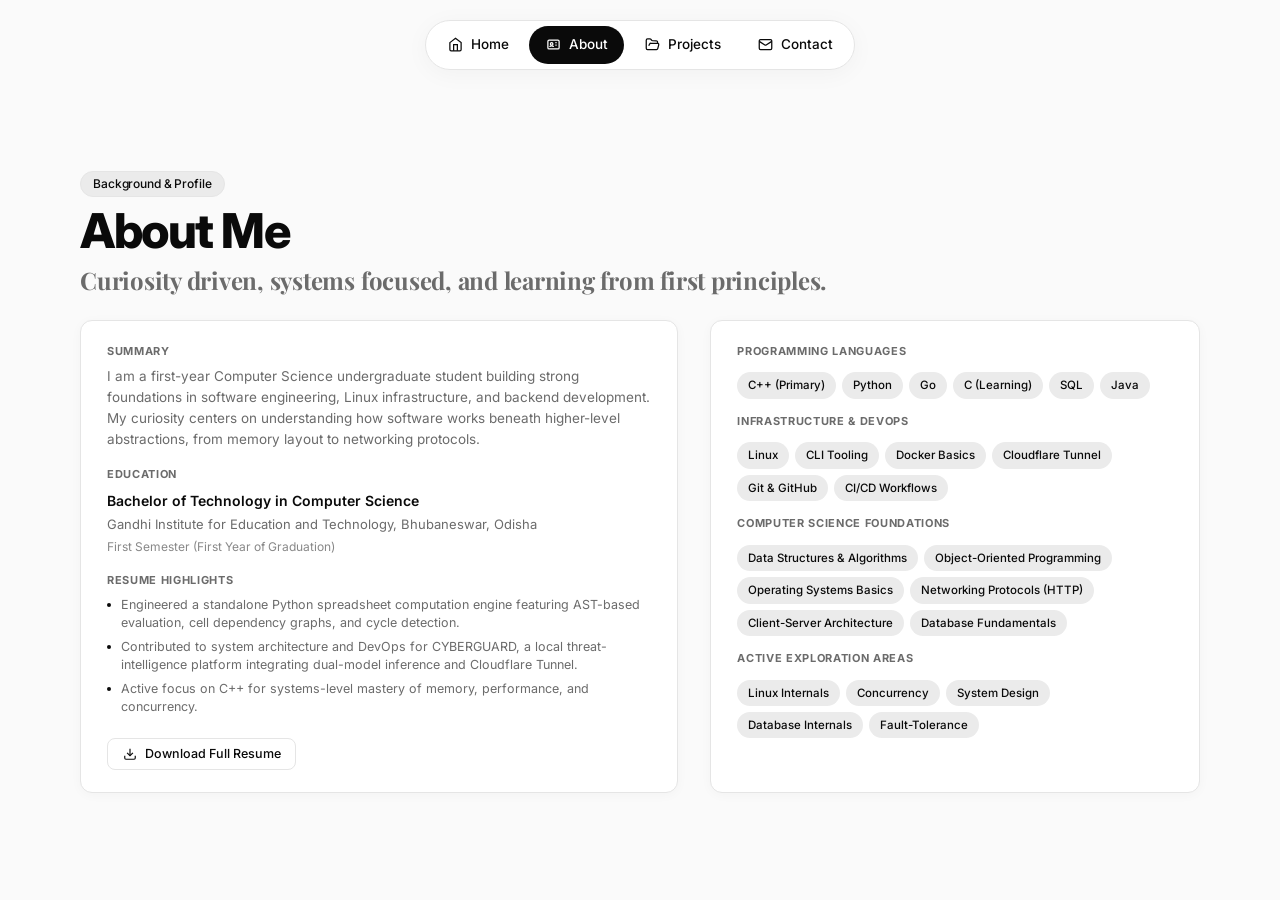
==== about.html @ ae01ddd7 "Redesign portfolio with minimal aesthetic and dedicated project pages" ====
<!DOCTYPE html>
<html lang="en">
<head>
    <meta charset="UTF-8">
    <meta name="viewport" content="width=device-width, initial-scale=1.0">
    <title>About - Om Bharati</title>
    <meta name="description" content="Learn more about Om Bharati, education, technical skills, and systems engineering background.">
    
    <!-- Google Fonts: Inter & Playfair Display -->
    <link rel="preconnect" href="https://fonts.googleapis.com">
    <link rel="preconnect" href="https://fonts.gstatic.com" crossorigin>
    <link href="https://fonts.googleapis.com/css2?family=Inter:wght@400;500;600;700;800&family=Playfair+Display:ital,wght@0,600;0,700;1,600;1,700&display=swap" rel="stylesheet">
    
    <!-- Favicon -->
    <link rel="icon" href="data:image/svg+xml,<svg xmlns=%22http://www.w3.org/2000/svg%22 viewBox=%220 0 32 32%22><rect width=%2232%22 height=%2232%22 rx=%226%22 fill=%22%230a0a0a%22/><text x=%2216%22 y=%2222%22 font-family=%22sans-serif%22 font-size=%2218%22 font-weight=%22bold%22 fill=%22%23ffffff%22 text-anchor=%22middle%22>O</text></svg>">
    
    <link rel="stylesheet" href="style.css">
</head>
<body>

    <!-- Floating Pill Navigation -->
    <header class="site-nav-wrapper">
        <nav class="site-nav" aria-label="Main Navigation">
            <a href="index.html" class="nav-link">
                <span class="nav-icon" aria-hidden="true">
                    <!-- Home icon -->
                    <svg viewBox="0 0 24 24"><path d="m3 9 9-7 9 7v11a2 2 0 0 1-2 2H5a2 2 0 0 1-2-2z"/><polyline points="9 22 9 12 15 12 15 22"/></svg>
                </span>
                <span class="nav-label">Home</span>
            </a>
            <a href="about.html" class="nav-link active" aria-current="page">
                <span class="nav-icon" aria-hidden="true">
                    <!-- ID Card icon -->
                    <svg viewBox="0 0 24 24"><rect width="18" height="14" x="3" y="5" rx="2"/><circle cx="9" cy="11" r="2"/><path d="M15 9h2"/><path d="M15 13h2"/><path d="M6 16c0-1.5 1.5-2 3-2s3 .5 3 2"/></svg>
                </span>
                <span class="nav-label">About</span>
            </a>
            <a href="projects.html" class="nav-link">
                <span class="nav-icon" aria-hidden="true">
                    <!-- Folder Open icon -->
                    <svg viewBox="0 0 24 24"><path d="m6 14 1.45-2.9A2 2 0 0 1 9.24 10H20a2 2 0 0 1 1.94 2.5l-1.55 6a2 2 0 0 1-1.94 1.5H4a2 2 0 0 1-2-2V5c0-1.1.9-2 2-2h3.93a2 2 0 0 1 1.66.9l.82 1.2a2 2 0 0 0 1.66.9H18a2 2 0 0 1 2 2v2"/></svg>
                </span>
                <span class="nav-label">Projects</span>
            </a>
            <a href="contact.html" class="nav-link">
                <span class="nav-icon" aria-hidden="true">
                    <!-- Mail icon -->
                    <svg viewBox="0 0 24 24"><rect width="20" height="16" x="2" y="4" rx="2"/><path d="m22 7-8.97 5.7a1.94 1.94 0 0 1-2.06 0L2 7"/></svg>
                </span>
                <span class="nav-label">Contact</span>
            </a>
        </nav>
    </header>

    <!-- Main Single Viewport Container -->
    <main class="viewport-page">
        <div class="viewport-inner">
            
            <!-- Page Header -->
            <div class="about-header fade-in">
                <div class="pill-badge">
                    <span>Background &amp; Profile</span>
                </div>
                <h1 class="page-title">About Me</h1>
                <p class="page-subtitle">Curiosity driven, systems focused, and learning from first principles.</p>
            </div>

            <!-- Two Column Compact Layout -->
            <div class="about-grid fade-in">
                
                <!-- Left Column: Bio, Education, Resume Highlights -->
                <div class="about-card">
                    <div class="about-card-section">
                        <div class="section-label">Summary</div>
                        <p class="about-text">
                            I am a first-year Computer Science undergraduate student building strong foundations in software engineering, Linux infrastructure, and backend development. My curiosity centers on understanding how software works beneath higher-level abstractions, from memory layout to networking protocols.
                        </p>
                    </div>

                    <div class="about-card-section">
                        <div class="section-label">Education</div>
                        <div class="education-block">
                            <div class="education-title">Bachelor of Technology in Computer Science</div>
                            <div class="education-inst">Gandhi Institute for Education and Technology, Bhubaneswar, Odisha</div>
                            <div class="education-meta">First Semester (First Year of Graduation)</div>
                        </div>
                    </div>

                    <div class="about-card-section">
                        <div class="section-label">Resume Highlights</div>
                        <ul class="highlights-list">
                            <li class="highlight-item">Engineered a standalone Python spreadsheet computation engine featuring AST-based evaluation, cell dependency graphs, and cycle detection.</li>
                            <li class="highlight-item">Contributed to system architecture and DevOps for CYBERGUARD, a local threat-intelligence platform integrating dual-model inference and Cloudflare Tunnel.</li>
                            <li class="highlight-item">Active focus on C++ for systems-level mastery of memory, performance, and concurrency.</li>
                        </ul>
                    </div>

                    <div style="margin-top: 6px;">
                        <a href="assets/resume.pdf" class="btn btn-secondary btn-sm" download="Om_Bharati_Resume.pdf">
                            <span class="btn-icon" aria-hidden="true">
                                <svg viewBox="0 0 24 24"><path d="M21 15v4a2 2 0 0 1-2 2H5a2 2 0 0 1-2-2v-4"/><polyline points="7 10 12 15 17 10"/><line x1="12" x2="12" y1="15" y2="3"/></svg>
                            </span>
                            <span>Download Full Resume</span>
                        </a>
                    </div>
                </div>

                <!-- Right Column: Categorized Skills Pills & Exploration -->
                <div class="about-card">
                    <div class="skills-wrapper">
                        
                        <div class="skills-group">
                            <div class="section-label">Programming Languages</div>
                            <div class="skills-pills">
                                <span class="pill-tag">C++ (Primary)</span>
                                <span class="pill-tag">Python</span>
                                <span class="pill-tag">Go</span>
                                <span class="pill-tag">C (Learning)</span>
                                <span class="pill-tag">SQL</span>
                                <span class="pill-tag">Java</span>
                            </div>
                        </div>

                        <div class="skills-group">
                            <div class="section-label">Infrastructure &amp; DevOps</div>
                            <div class="skills-pills">
                                <span class="pill-tag">Linux</span>
                                <span class="pill-tag">CLI Tooling</span>
                                <span class="pill-tag">Docker Basics</span>
                                <span class="pill-tag">Cloudflare Tunnel</span>
                                <span class="pill-tag">Git &amp; GitHub</span>
                                <span class="pill-tag">CI/CD Workflows</span>
                            </div>
                        </div>

                        <div class="skills-group">
                            <div class="section-label">Computer Science Foundations</div>
                            <div class="skills-pills">
                                <span class="pill-tag">Data Structures &amp; Algorithms</span>
                                <span class="pill-tag">Object-Oriented Programming</span>
                                <span class="pill-tag">Operating Systems Basics</span>
                                <span class="pill-tag">Networking Protocols (HTTP)</span>
                                <span class="pill-tag">Client-Server Architecture</span>
                                <span class="pill-tag">Database Fundamentals</span>
                            </div>
                        </div>

                        <div class="skills-group">
                            <div class="section-label">Active Exploration Areas</div>
                            <div class="skills-pills">
                                <span class="pill-tag">Linux Internals</span>
                                <span class="pill-tag">Concurrency</span>
                                <span class="pill-tag">System Design</span>
                                <span class="pill-tag">Database Internals</span>
                                <span class="pill-tag">Fault-Tolerance</span>
                            </div>
                        </div>

                    </div>
                </div>

            </div>
        </div>
    </main>

</body>
</html>
---- style.css ----
/* ==========================================================================
   Om Bharati - Minimal Developer Portfolio
   Design System & Global Stylesheet
   No em dashes used. WCAG AA compliant contrast.
   ========================================================================== */

:root {
    --bg: #fafafa;
    --bg-card: #ffffff;
    --text: #0a0a0a;
    --text-muted: #6b6b6b;
    --pill-bg: #ebebeb;
    --pill-hover: #e0e0e0;
    --border: #e5e5e5;
    --border-subtle: #f0f0f0;
    --btn-primary-bg: #0a0a0a;
    --btn-primary-hover: #262626;
    --btn-primary-text: #ffffff;
    --btn-secondary-bg: #ffffff;
    --btn-secondary-hover: #f4f4f4;
    --btn-secondary-text: #0a0a0a;
    --font-sans: 'Inter', -apple-system, BlinkMacSystemFont, 'Segoe UI', Roboto, Helvetica, Arial, sans-serif;
    --font-serif: 'Playfair Display', Georgia, Cambria, 'Times New Roman', serif;
    --radius-sm: 8px;
    --radius-md: 12px;
    --radius-lg: 16px;
    --radius-pill: 999px;
    --shadow-soft: 0 4px 24px rgba(0, 0, 0, 0.04);
    --shadow-card: 0 2px 12px rgba(0, 0, 0, 0.03);
    --shadow-card-hover: 0 8px 24px rgba(0, 0, 0, 0.06);
    --nav-height: 52px;
    --transition: 0.18s cubic-bezier(0.16, 1, 0.3, 1);
}

*, *::before, *::after {
    box-sizing: border-box;
    margin: 0;
    padding: 0;
}

html {
    font-size: 15px;
    scroll-behavior: smooth;
    -webkit-font-smoothing: antialiased;
    -moz-osx-font-smoothing: grayscale;
}

body {
    font-family: var(--font-sans);
    background-color: var(--bg);
    color: var(--text);
    line-height: 1.6;
    min-height: 100vh;
    overflow-x: hidden;
}

/* Background image for home page only */
body.home-page {
    background-image: url('cat.jpeg');
    background-size: cover;
    background-position: right center;
    background-attachment: fixed;
    background-repeat: no-repeat;
    background-color: #ffffff;
}

/* Focus styles for keyboard accessibility */
a:focus-visible, button:focus-visible, input:focus-visible, textarea:focus-visible {
    outline: 2px solid var(--text);
    outline-offset: 2px;
}

/* ==========================================================================
   Shared Floating Navbar
   ========================================================================== */

.site-nav-wrapper {
    position: fixed;
    top: 20px;
    left: 0;
    right: 0;
    display: flex;
    justify-content: center;
    z-index: 100;
    pointer-events: none;
    padding: 0 16px;
}

.site-nav {
    pointer-events: auto;
    display: inline-flex;
    align-items: center;
    background: #ffffff;
    border: 1px solid var(--border);
    border-radius: var(--radius-pill);
    padding: 5px;
    box-shadow: var(--shadow-soft);
    gap: 4px;
}

.nav-link {
    display: inline-flex;
    align-items: center;
    gap: 8px;
    padding: 8px 16px;
    border-radius: var(--radius-pill);
    font-size: 13.5px;
    font-weight: 500;
    color: var(--text);
    text-decoration: none;
    transition: background-color var(--transition), color var(--transition), transform var(--transition);
    white-space: nowrap;
}

.nav-link:hover {
    background-color: var(--pill-bg);
}

.nav-link.active {
    background-color: var(--btn-primary-bg);
    color: var(--btn-primary-text);
}

.nav-link.active:hover {
    background-color: var(--btn-primary-hover);
}

.nav-icon {
    display: inline-flex;
    align-items: center;
    justify-content: center;
    width: 16px;
    height: 16px;
    flex-shrink: 0;
}

.nav-icon svg {
    width: 15px;
    height: 15px;
    stroke: currentColor;
    stroke-width: 2;
    fill: none;
}

/* ==========================================================================
   Viewport Page Container (Single Viewport for Home, About, Projects, Contact)
   ========================================================================== */

.viewport-page {
    position: relative;
    z-index: 2;
    height: 100vh;
    max-height: 100vh;
    overflow: hidden;
    display: flex;
    flex-direction: column;
    justify-content: center;
    align-items: center;
    padding: calc(var(--nav-height) + 36px) 24px 24px 24px;
    width: 100%;
}

.viewport-inner {
    width: 100%;
    max-width: 1120px;
    margin: 0 auto;
}

/* ==========================================================================
   Standard Scrollable Page Container (For Dedicated Project Pages)
   ========================================================================== */

.scrollable-page {
    position: relative;
    z-index: 2;
    min-height: 100vh;
    padding: calc(var(--nav-height) + 48px) 24px 64px 24px;
    width: 100%;
    display: flex;
    flex-direction: column;
    align-items: center;
}

.content-container {
    width: 100%;
    max-width: 820px;
    margin: 0 auto;
}

/* ==========================================================================
   Buttons and Pills
   ========================================================================== */

.btn {
    display: inline-flex;
    align-items: center;
    justify-content: center;
    gap: 8px;
    padding: 9px 18px;
    border-radius: var(--radius-sm);
    font-size: 13.5px;
    font-weight: 500;
    text-decoration: none;
    cursor: pointer;
    transition: background-color var(--transition), border-color var(--transition), color var(--transition), transform var(--transition);
    border: 1px solid transparent;
    line-height: 1.4;
    white-space: nowrap;
}

.btn-primary {
    background-color: var(--btn-primary-bg);
    color: var(--btn-primary-text);
}

.btn-primary:hover {
    background-color: var(--btn-primary-hover);
    transform: translateY(-1px);
}

.btn-secondary {
    background-color: var(--btn-secondary-bg);
    color: var(--btn-secondary-text);
    border-color: var(--border);
}

.btn-secondary:hover {
    background-color: var(--btn-secondary-hover);
    border-color: #d1d1d1;
    transform: translateY(-1px);
}

.btn-sm {
    padding: 6px 14px;
    font-size: 12.5px;
}

.btn-icon {
    display: inline-flex;
    align-items: center;
    justify-content: center;
    width: 15px;
    height: 15px;
}

.btn-icon svg {
    width: 14px;
    height: 14px;
    stroke: currentColor;
    stroke-width: 2;
    fill: none;
}

.pill-badge {
    display: inline-flex;
    align-items: center;
    gap: 7px;
    background-color: var(--pill-bg);
    color: var(--text);
    padding: 4px 12px;
    border-radius: var(--radius-pill);
    font-size: 12px;
    font-weight: 500;
    line-height: 1.3;
    letter-spacing: -0.01em;
    border: 1px solid var(--border);
}

.pill-tag {
    display: inline-flex;
    align-items: center;
    background-color: var(--pill-bg);
    color: var(--text);
    padding: 3px 10px;
    border-radius: var(--radius-pill);
    font-size: 11.5px;
    font-weight: 500;
    border: 1px solid transparent;
}

.status-dot {
    width: 6px;
    height: 6px;
    border-radius: 50%;
    background-color: #16a34a;
    box-shadow: 0 0 0 2px rgba(22, 163, 74, 0.2);
}

.divider-line {
    border: none;
    height: 1px;
    background-color: var(--border);
    width: 100%;
}

/* ==========================================================================
   Page 1: Home
   ========================================================================== */

.home-layout {
    display: flex;
    justify-content: flex-start;
    align-items: center;
    width: 100%;
}

.home-left {
    max-width: 580px;
    width: 100%;
    display: flex;
    flex-direction: column;
    align-items: flex-start;
}

.home-title {
    font-size: clamp(38px, 4.4vw, 62px);
    font-weight: 800;
    line-height: 1.05;
    letter-spacing: -0.035em;
    color: var(--text);
    margin: 14px 0 10px 0;
}

.home-subtitle-wrapper {
    margin-bottom: 14px;
    min-height: 42px;
    display: flex;
    align-items: center;
}

.home-subtitle {
    font-family: var(--font-serif);
    font-size: clamp(22px, 2.5vw, 32px);
    font-weight: 700;
    color: var(--text);
    letter-spacing: -0.01em;
    line-height: 1.25;
}

.cursor {
    display: inline-block;
    width: 2.5px;
    height: 1em;
    background-color: var(--text);
    margin-left: 2px;
    vertical-align: -0.1em;
    animation: blink 1s step-end infinite;
}

@keyframes blink {
    0%, 100% { opacity: 1; }
    50% { opacity: 0; }
}

.home-bio {
    font-size: 14px;
    line-height: 1.6;
    color: var(--text-muted);
    margin-bottom: 16px;
    max-width: 520px;
}

.meta-row {
    display: flex;
    flex-wrap: wrap;
    gap: 16px;
    margin-bottom: 20px;
    font-size: 13px;
    color: var(--text-muted);
}

.meta-item {
    display: inline-flex;
    align-items: center;
    gap: 6px;
}

.meta-icon {
    display: inline-flex;
    align-items: center;
    color: var(--text);
}

.meta-icon svg {
    width: 14px;
    height: 14px;
    stroke: currentColor;
    stroke-width: 2;
    fill: none;
}

.cta-row {
    display: flex;
    gap: 12px;
    align-items: center;
    margin-bottom: 18px;
}

.home-divider {
    margin: 0 0 14px 0;
}

.social-row {
    display: flex;
    align-items: center;
    gap: 12px;
}

.social-label {
    font-size: 12.5px;
    font-weight: 500;
    color: var(--text-muted);
}

.social-links-list {
    display: flex;
    gap: 8px;
    align-items: center;
}

.social-link-pill {
    display: inline-flex;
    align-items: center;
    gap: 6px;
    padding: 6px 12px;
    background: #ffffff;
    border: 1px solid var(--border);
    border-radius: var(--radius-pill);
    color: var(--text);
    text-decoration: none;
    font-size: 12px;
    font-weight: 500;
    transition: background-color var(--transition), border-color var(--transition), transform var(--transition);
}

.social-link-pill:hover {
    background-color: var(--pill-bg);
    border-color: #d1d1d1;
    transform: translateY(-1px);
}

.social-link-icon {
    display: inline-flex;
    align-items: center;
    justify-content: center;
    width: 14px;
    height: 14px;
}

.social-link-icon svg {
    width: 13px;
    height: 13px;
    fill: currentColor;
}

.social-link-icon.stroke-svg svg {
    fill: none;
    stroke: currentColor;
    stroke-width: 2;
}



/* ==========================================================================
   Page 2: About (Single Viewport Layout)
   ========================================================================== */

.about-header {
    margin-bottom: 20px;
    text-align: left;
}

.page-title {
    font-size: clamp(32px, 3.8vw, 48px);
    font-weight: 800;
    letter-spacing: -0.03em;
    line-height: 1.1;
    color: var(--text);
    margin: 8px 0 4px 0;
}

.page-subtitle {
    font-family: var(--font-serif);
    font-size: clamp(18px, 2vw, 24px);
    font-weight: 700;
    color: var(--text-muted);
    letter-spacing: -0.01em;
}

.about-grid {
    display: grid;
    grid-template-columns: 1.1fr 0.9fr;
    gap: 32px;
    align-items: stretch;
}

.about-card {
    background: var(--bg-card);
    border: 1px solid var(--border);
    border-radius: var(--radius-md);
    padding: 22px 26px;
    box-shadow: var(--shadow-card);
    display: flex;
    flex-direction: column;
    justify-content: space-between;
}

.about-card-section {
    margin-bottom: 16px;
}

.about-card-section:last-child {
    margin-bottom: 0;
}

.section-label {
    font-size: 11px;
    font-weight: 700;
    text-transform: uppercase;
    letter-spacing: 0.06em;
    color: var(--text-muted);
    margin-bottom: 6px;
}

.about-text {
    font-size: 13.5px;
    line-height: 1.55;
    color: var(--text-muted);
}

.education-block {
    display: flex;
    flex-direction: column;
    gap: 2px;
}

.education-title {
    font-size: 14px;
    font-weight: 600;
    color: var(--text);
}

.education-inst {
    font-size: 13px;
    color: var(--text-muted);
}

.education-meta {
    font-size: 12px;
    color: #888888;
}

.highlights-list {
    list-style: none;
    display: flex;
    flex-direction: column;
    gap: 6px;
}

.highlight-item {
    font-size: 12.5px;
    color: var(--text-muted);
    position: relative;
    padding-left: 14px;
    line-height: 1.45;
}

.highlight-item::before {
    content: "";
    position: absolute;
    left: 0;
    top: 7px;
    width: 4px;
    height: 4px;
    border-radius: 50%;
    background-color: var(--text);
}

.skills-wrapper {
    display: flex;
    flex-direction: column;
    gap: 14px;
}

.skills-group {
    display: flex;
    flex-direction: column;
    gap: 6px;
}

.skills-pills {
    display: flex;
    flex-wrap: wrap;
    gap: 6px;
}

/* ==========================================================================
   Page 3: Projects Index (Single Viewport Layout)
   ========================================================================== */

.projects-header {
    margin-bottom: 18px;
    text-align: left;
}

.projects-grid {
    display: grid;
    grid-template-columns: repeat(3, 1fr);
    gap: 16px;
    align-items: stretch;
}

.project-card {
    background: var(--bg-card);
    border: 1px solid var(--border);
    border-radius: var(--radius-md);
    padding: 18px 20px;
    box-shadow: var(--shadow-card);
    display: flex;
    flex-direction: column;
    justify-content: space-between;
    text-decoration: none;
    color: inherit;
    transition: transform var(--transition), box-shadow var(--transition), border-color var(--transition);
    position: relative;
}

.project-card:hover {
    transform: translateY(-2px);
    box-shadow: var(--shadow-card-hover);
    border-color: #cecece;
}

.project-card-header {
    display: flex;
    justify-content: space-between;
    align-items: flex-start;
    margin-bottom: 8px;
}

.project-card-title {
    font-size: 16px;
    font-weight: 700;
    color: var(--text);
    letter-spacing: -0.02em;
}

.project-card-arrow {
    display: inline-flex;
    align-items: center;
    justify-content: center;
    width: 24px;
    height: 24px;
    border-radius: var(--radius-pill);
    background: var(--pill-bg);
    color: var(--text);
    transition: background-color var(--transition), transform var(--transition);
}

.project-card-arrow svg {
    width: 13px;
    height: 13px;
    stroke: currentColor;
    stroke-width: 2;
    fill: none;
}

.project-card:hover .project-card-arrow {
    background: var(--btn-primary-bg);
    color: #ffffff;
    transform: translate(2px, -2px);
}

.project-card-desc {
    font-size: 12.5px;
    color: var(--text-muted);
    line-height: 1.5;
    margin-bottom: 14px;
    flex-grow: 1;
}

.project-card-footer {
    display: flex;
    flex-wrap: wrap;
    gap: 5px;
}

/* ==========================================================================
   Page 4: Dedicated Project Detail Pages
   ========================================================================== */

.back-link {
    display: inline-flex;
    align-items: center;
    gap: 6px;
    font-size: 13px;
    font-weight: 500;
    color: var(--text-muted);
    text-decoration: none;
    margin-bottom: 24px;
    transition: color var(--transition);
}

.back-link:hover {
    color: var(--text);
}

.back-link svg {
    width: 14px;
    height: 14px;
    stroke: currentColor;
    stroke-width: 2;
    fill: none;
}

.project-detail-header {
    margin-bottom: 28px;
}

.project-detail-title {
    font-size: clamp(34px, 4.2vw, 54px);
    font-weight: 800;
    letter-spacing: -0.03em;
    line-height: 1.05;
    margin-bottom: 8px;
    color: var(--text);
}

.project-detail-tagline {
    font-family: var(--font-serif);
    font-size: clamp(20px, 2.3vw, 28px);
    font-weight: 700;
    color: var(--text-muted);
    margin-bottom: 20px;
}

.project-actions-bar {
    display: flex;
    flex-wrap: wrap;
    align-items: center;
    justify-content: space-between;
    gap: 16px;
    padding-bottom: 20px;
    border-bottom: 1px solid var(--border);
}

.project-tech-pills {
    display: flex;
    flex-wrap: wrap;
    gap: 6px;
}

.project-links-group {
    display: flex;
    gap: 10px;
    align-items: center;
}

.detail-section {
    margin-top: 32px;
}

.detail-section-title {
    font-size: 18px;
    font-weight: 700;
    color: var(--text);
    letter-spacing: -0.02em;
    margin-bottom: 12px;
}

.detail-paragraph {
    font-size: 14.5px;
    line-height: 1.65;
    color: var(--text-muted);
    margin-bottom: 14px;
}

.features-list {
    list-style: none;
    display: flex;
    flex-direction: column;
    gap: 10px;
    margin-top: 8px;
}

.feature-bullet {
    display: flex;
    align-items: flex-start;
    gap: 10px;
    font-size: 14px;
    line-height: 1.55;
    color: var(--text-muted);
}

.feature-icon-dot {
    width: 6px;
    height: 6px;
    border-radius: 50%;
    background: var(--text);
    margin-top: 8px;
    flex-shrink: 0;
}

.tech-table {
    width: 100%;
    border-collapse: collapse;
    margin-top: 12px;
    font-size: 13.5px;
    background: #ffffff;
    border: 1px solid var(--border);
    border-radius: var(--radius-sm);
    overflow: hidden;
}

.tech-table th, .tech-table td {
    padding: 10px 14px;
    text-align: left;
    border-bottom: 1px solid var(--border);
}

.tech-table th {
    background: #f8f8f8;
    font-weight: 600;
    font-size: 12.5px;
    color: var(--text);
}

.tech-table tr:last-child td {
    border-bottom: none;
}

.tech-table td:first-child {
    font-weight: 600;
    color: var(--text);
    white-space: nowrap;
    width: 25%;
}

.tech-table td:last-child {
    color: var(--text-muted);
}

.project-nav-footer {
    display: flex;
    justify-content: space-between;
    align-items: center;
    margin-top: 48px;
    padding-top: 24px;
    border-top: 1px solid var(--border);
}

.project-nav-btn {
    display: inline-flex;
    align-items: center;
    gap: 8px;
    font-size: 13px;
    font-weight: 500;
    color: var(--text-muted);
    text-decoration: none;
    transition: color var(--transition);
}

.project-nav-btn:hover {
    color: var(--text);
}

/* ==========================================================================
   Page 5: Contact (Single Viewport Layout)
   ========================================================================== */

.contact-header {
    margin-bottom: 20px;
    text-align: left;
}

.contact-grid {
    display: grid;
    grid-template-columns: 1fr 1fr;
    gap: 32px;
    align-items: stretch;
}

.contact-card {
    background: var(--bg-card);
    border: 1px solid var(--border);
    border-radius: var(--radius-md);
    padding: 24px 28px;
    box-shadow: var(--shadow-card);
    display: flex;
    flex-direction: column;
    justify-content: space-between;
}

.contact-info-list {
    display: flex;
    flex-direction: column;
    gap: 14px;
    margin-bottom: 20px;
}

.contact-info-item {
    display: flex;
    align-items: center;
    gap: 12px;
    text-decoration: none;
    color: inherit;
    padding: 8px 12px;
    border-radius: var(--radius-sm);
    border: 1px solid var(--border);
    background: #ffffff;
    transition: background-color var(--transition), border-color var(--transition);
}

.contact-info-item:hover {
    background-color: var(--pill-bg);
    border-color: #d1d1d1;
}

.contact-info-icon {
    width: 20px;
    height: 20px;
    display: inline-flex;
    align-items: center;
    justify-content: center;
    color: var(--text);
    flex-shrink: 0;
}

.contact-info-icon svg {
    width: 17px;
    height: 17px;
    stroke: currentColor;
    stroke-width: 2;
    fill: none;
}

.contact-info-icon.fill-svg svg {
    fill: currentColor;
    stroke: none;
}

.contact-info-meta {
    display: flex;
    flex-direction: column;
}

.contact-info-label {
    font-size: 11px;
    font-weight: 600;
    text-transform: uppercase;
    letter-spacing: 0.05em;
    color: var(--text-muted);
}

.contact-info-val {
    font-size: 13.5px;
    font-weight: 500;
    color: var(--text);
}

.form-group {
    margin-bottom: 12px;
}

.form-label {
    display: block;
    font-size: 11.5px;
    font-weight: 600;
    text-transform: uppercase;
    letter-spacing: 0.05em;
    color: var(--text-muted);
    margin-bottom: 5px;
}

.form-input, .form-textarea {
    width: 100%;
    padding: 9px 12px;
    border-radius: var(--radius-sm);
    border: 1px solid var(--border);
    background: #ffffff;
    font-family: var(--font-sans);
    font-size: 13.5px;
    color: var(--text);
    transition: border-color var(--transition);
}

.form-input:focus, .form-textarea:focus {
    border-color: var(--text);
    outline: none;
}

.form-textarea {
    resize: none;
    height: 72px;
}

.form-note {
    font-size: 11.5px;
    color: var(--text-muted);
    margin-top: 8px;
}

/* ==========================================================================
   Animations & Transitions
   ========================================================================== */

.fade-in {
    animation: fadeIn 0.4s ease forwards;
}

@keyframes fadeIn {
    from {
        opacity: 0;
        transform: translateY(8px);
    }
    to {
        opacity: 1;
        transform: translateY(0);
    }
}

/* ==========================================================================
   Responsive Adaptations
   ========================================================================== */

@media (max-width: 960px), (max-height: 680px) {
    .viewport-page {
        height: auto;
        min-height: 100vh;
        max-height: none;
        overflow-y: auto;
        padding-top: 86px;
        padding-bottom: 48px;
    }

    .home-left {
        max-width: 100%;
    }

    .about-grid {
        grid-template-columns: 1fr;
        gap: 20px;
    }

    .projects-grid {
        grid-template-columns: repeat(2, 1fr);
    }

    .contact-grid {
        grid-template-columns: 1fr;
        gap: 20px;
    }
}

@media (max-width: 640px) {
    .site-nav {
        padding: 4px;
        gap: 2px;
    }

    .nav-link {
        padding: 7px 11px;
        font-size: 12px;
    }

    .nav-label {
        display: none;
    }

    .nav-icon {
        width: 16px;
        height: 16px;
    }

    .projects-grid {
        grid-template-columns: 1fr;
    }

    .cta-row {
        flex-direction: column;
        align-items: stretch;
    }

    .btn {
        width: 100%;
    }

    .social-row {
        flex-direction: column;
        align-items: flex-start;
        gap: 8px;
    }

    .project-actions-bar {
        flex-direction: column;
        align-items: flex-start;
    }
}
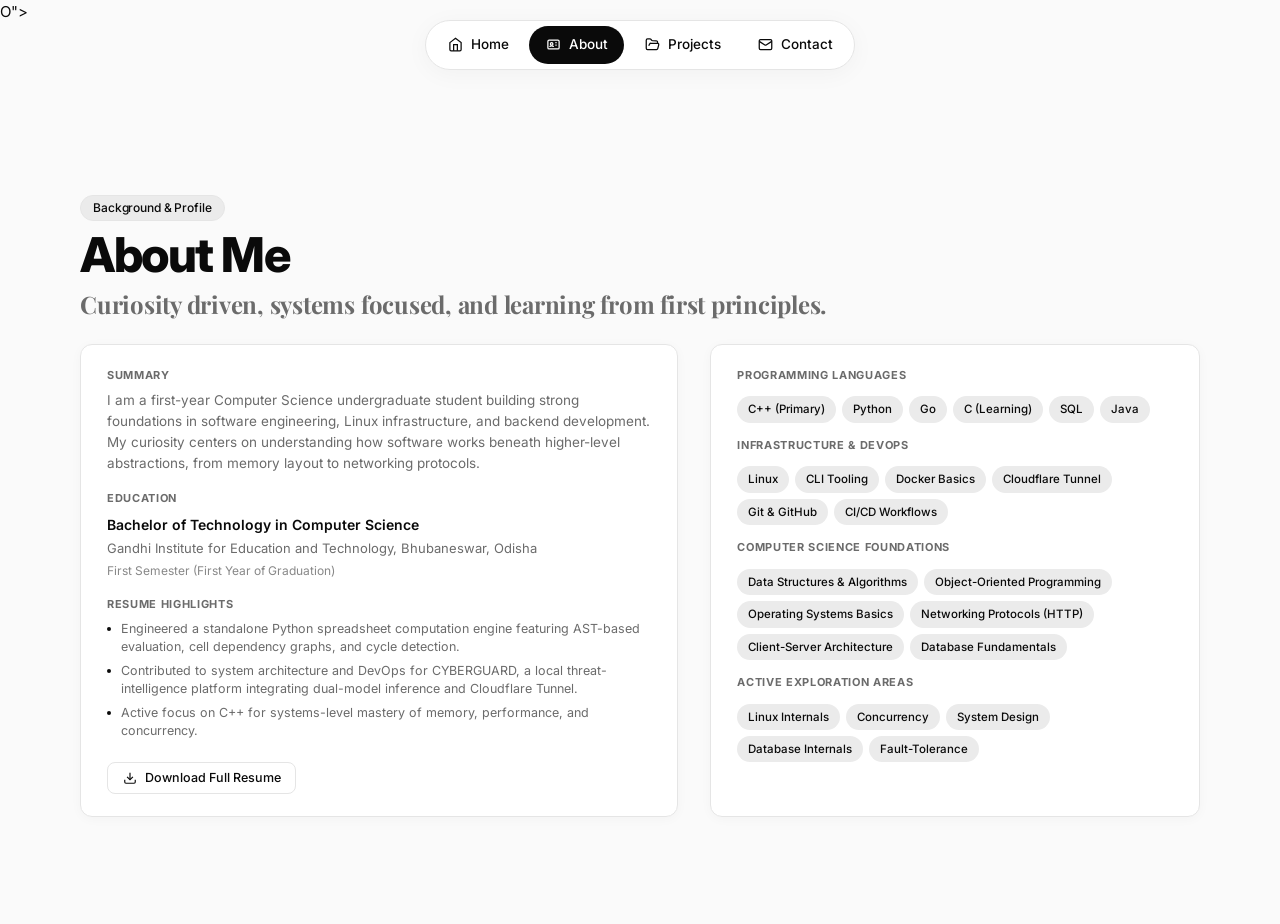
==== commit d86d4ec6: "Add explicit SVG dimensions, cache-busting, and critical inline styles" ====
--- a/about.html
+++ b/about.html
@@ -12,9 +12,15 @@
     <link href="https://fonts.googleapis.com/css2?family=Inter:wght@400;500;600;700;800&family=Playfair+Display:ital,wght@0,600;0,700;1,600;1,700&display=swap" rel="stylesheet">
     
     <!-- Favicon -->
-    <link rel="icon" href="data:image/svg+xml,<svg xmlns=%22http://www.w3.org/2000/svg%22 viewBox=%220 0 32 32%22><rect width=%2232%22 height=%2232%22 rx=%226%22 fill=%22%230a0a0a%22/><text x=%2216%22 y=%2222%22 font-family=%22sans-serif%22 font-size=%2218%22 font-weight=%22bold%22 fill=%22%23ffffff%22 text-anchor=%22middle%22>O</text></svg>">
+    <link rel="icon" href="data:image/svg+xml,<svg width="15" height="15" xmlns=%22http://www.w3.org/2000/svg%22 viewBox=%220 0 32 32%22><rect width=%2232%22 height=%2232%22 rx=%226%22 fill=%22%230a0a0a%22/><text x=%2216%22 y=%2222%22 font-family=%22sans-serif%22 font-size=%2218%22 font-weight=%22bold%22 fill=%22%23ffffff%22 text-anchor=%22middle%22>O</text></svg>">
     
-    <link rel="stylesheet" href="style.css">
+    <link rel="stylesheet" href="style.css?v=2">
+    <style>
+        body { background-color: #fafafa; color: #0a0a0a; margin: 0; }
+        svg { max-width: 100%; display: inline-block; vertical-align: middle; }
+        .nav-icon svg { width: 15px; height: 15px; }
+        .meta-icon svg, .btn-icon svg, .social-link-icon svg, .project-card-arrow svg { width: 14px; height: 14px; }
+    </style>
 </head>
 <body>
 
@@ -24,28 +30,28 @@
             <a href="index.html" class="nav-link">
                 <span class="nav-icon" aria-hidden="true">
                     <!-- Home icon -->
-                    <svg viewBox="0 0 24 24"><path d="m3 9 9-7 9 7v11a2 2 0 0 1-2 2H5a2 2 0 0 1-2-2z"/><polyline points="9 22 9 12 15 12 15 22"/></svg>
+                    <svg width="15" height="15" viewBox="0 0 24 24"><path d="m3 9 9-7 9 7v11a2 2 0 0 1-2 2H5a2 2 0 0 1-2-2z"/><polyline points="9 22 9 12 15 12 15 22"/></svg>
                 </span>
                 <span class="nav-label">Home</span>
             </a>
             <a href="about.html" class="nav-link active" aria-current="page">
                 <span class="nav-icon" aria-hidden="true">
                     <!-- ID Card icon -->
-                    <svg viewBox="0 0 24 24"><rect width="18" height="14" x="3" y="5" rx="2"/><circle cx="9" cy="11" r="2"/><path d="M15 9h2"/><path d="M15 13h2"/><path d="M6 16c0-1.5 1.5-2 3-2s3 .5 3 2"/></svg>
+                    <svg width="15" height="15" viewBox="0 0 24 24"><rect width="18" height="14" x="3" y="5" rx="2"/><circle cx="9" cy="11" r="2"/><path d="M15 9h2"/><path d="M15 13h2"/><path d="M6 16c0-1.5 1.5-2 3-2s3 .5 3 2"/></svg>
                 </span>
                 <span class="nav-label">About</span>
             </a>
             <a href="projects.html" class="nav-link">
                 <span class="nav-icon" aria-hidden="true">
                     <!-- Folder Open icon -->
-                    <svg viewBox="0 0 24 24"><path d="m6 14 1.45-2.9A2 2 0 0 1 9.24 10H20a2 2 0 0 1 1.94 2.5l-1.55 6a2 2 0 0 1-1.94 1.5H4a2 2 0 0 1-2-2V5c0-1.1.9-2 2-2h3.93a2 2 0 0 1 1.66.9l.82 1.2a2 2 0 0 0 1.66.9H18a2 2 0 0 1 2 2v2"/></svg>
+                    <svg width="15" height="15" viewBox="0 0 24 24"><path d="m6 14 1.45-2.9A2 2 0 0 1 9.24 10H20a2 2 0 0 1 1.94 2.5l-1.55 6a2 2 0 0 1-1.94 1.5H4a2 2 0 0 1-2-2V5c0-1.1.9-2 2-2h3.93a2 2 0 0 1 1.66.9l.82 1.2a2 2 0 0 0 1.66.9H18a2 2 0 0 1 2 2v2"/></svg>
                 </span>
                 <span class="nav-label">Projects</span>
             </a>
             <a href="contact.html" class="nav-link">
                 <span class="nav-icon" aria-hidden="true">
                     <!-- Mail icon -->
-                    <svg viewBox="0 0 24 24"><rect width="20" height="16" x="2" y="4" rx="2"/><path d="m22 7-8.97 5.7a1.94 1.94 0 0 1-2.06 0L2 7"/></svg>
+                    <svg width="15" height="15" viewBox="0 0 24 24"><rect width="20" height="16" x="2" y="4" rx="2"/><path d="m22 7-8.97 5.7a1.94 1.94 0 0 1-2.06 0L2 7"/></svg>
                 </span>
                 <span class="nav-label">Contact</span>
             </a>
@@ -98,7 +104,7 @@
                     <div style="margin-top: 6px;">
                         <a href="assets/resume.pdf" class="btn btn-secondary btn-sm" download="Om_Bharati_Resume.pdf">
                             <span class="btn-icon" aria-hidden="true">
-                                <svg viewBox="0 0 24 24"><path d="M21 15v4a2 2 0 0 1-2 2H5a2 2 0 0 1-2-2v-4"/><polyline points="7 10 12 15 17 10"/><line x1="12" x2="12" y1="15" y2="3"/></svg>
+                                <svg width="15" height="15" viewBox="0 0 24 24"><path d="M21 15v4a2 2 0 0 1-2 2H5a2 2 0 0 1-2-2v-4"/><polyline points="7 10 12 15 17 10"/><line x1="12" x2="12" y1="15" y2="3"/></svg>
                             </span>
                             <span>Download Full Resume</span>
                         </a>
--- a/style.css
+++ b/style.css
@@ -38,6 +38,11 @@
     padding: 0;
 }
 
+svg {
+    max-width: 100%;
+    vertical-align: middle;
+}
+
 html {
     font-size: 15px;
     scroll-behavior: smooth;
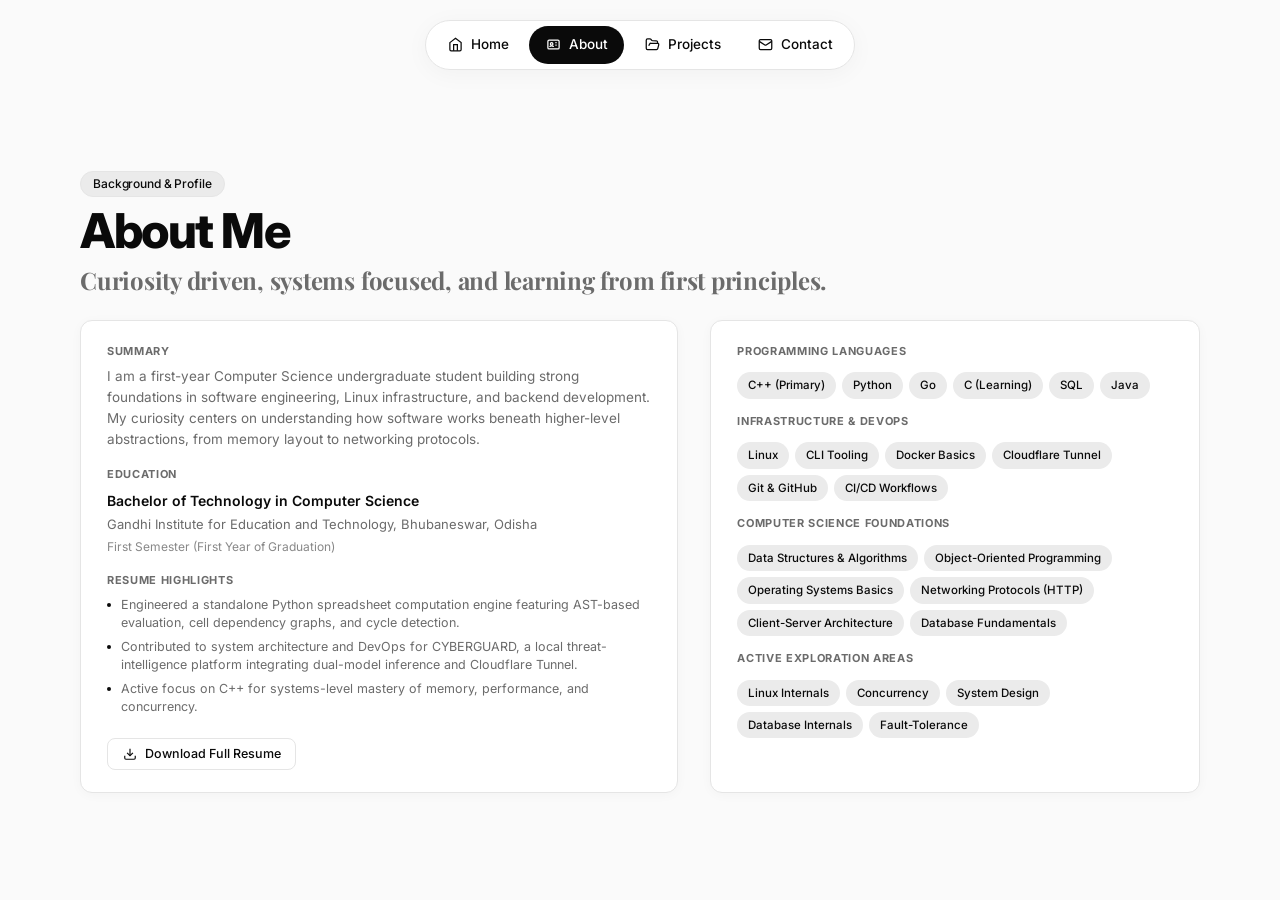
==== commit ef2d6e47: "Fix favicon SVG URL encoding and ensure strict attribute parsing" ====
--- a/about.html
+++ b/about.html
@@ -12,7 +12,7 @@
     <link href="https://fonts.googleapis.com/css2?family=Inter:wght@400;500;600;700;800&family=Playfair+Display:ital,wght@0,600;0,700;1,600;1,700&display=swap" rel="stylesheet">
     
     <!-- Favicon -->
-    <link rel="icon" href="data:image/svg+xml,<svg width="15" height="15" xmlns=%22http://www.w3.org/2000/svg%22 viewBox=%220 0 32 32%22><rect width=%2232%22 height=%2232%22 rx=%226%22 fill=%22%230a0a0a%22/><text x=%2216%22 y=%2222%22 font-family=%22sans-serif%22 font-size=%2218%22 font-weight=%22bold%22 fill=%22%23ffffff%22 text-anchor=%22middle%22>O</text></svg>">
+    <link rel="icon" href="data:image/svg+xml,%3Csvg xmlns='http://www.w3.org/2000/svg' viewBox='0 0 32 32'%3E%3Crect width='32' height='32' rx='6' fill='%230a0a0a'/ %3E%3Ctext x='16' y='22' font-family='sans-serif' font-size='18' font-weight='bold' fill='%23ffffff' text-anchor='middle'%3EO%3C/text%3E%3C/svg%3E">
     
     <link rel="stylesheet" href="style.css?v=2">
     <style>
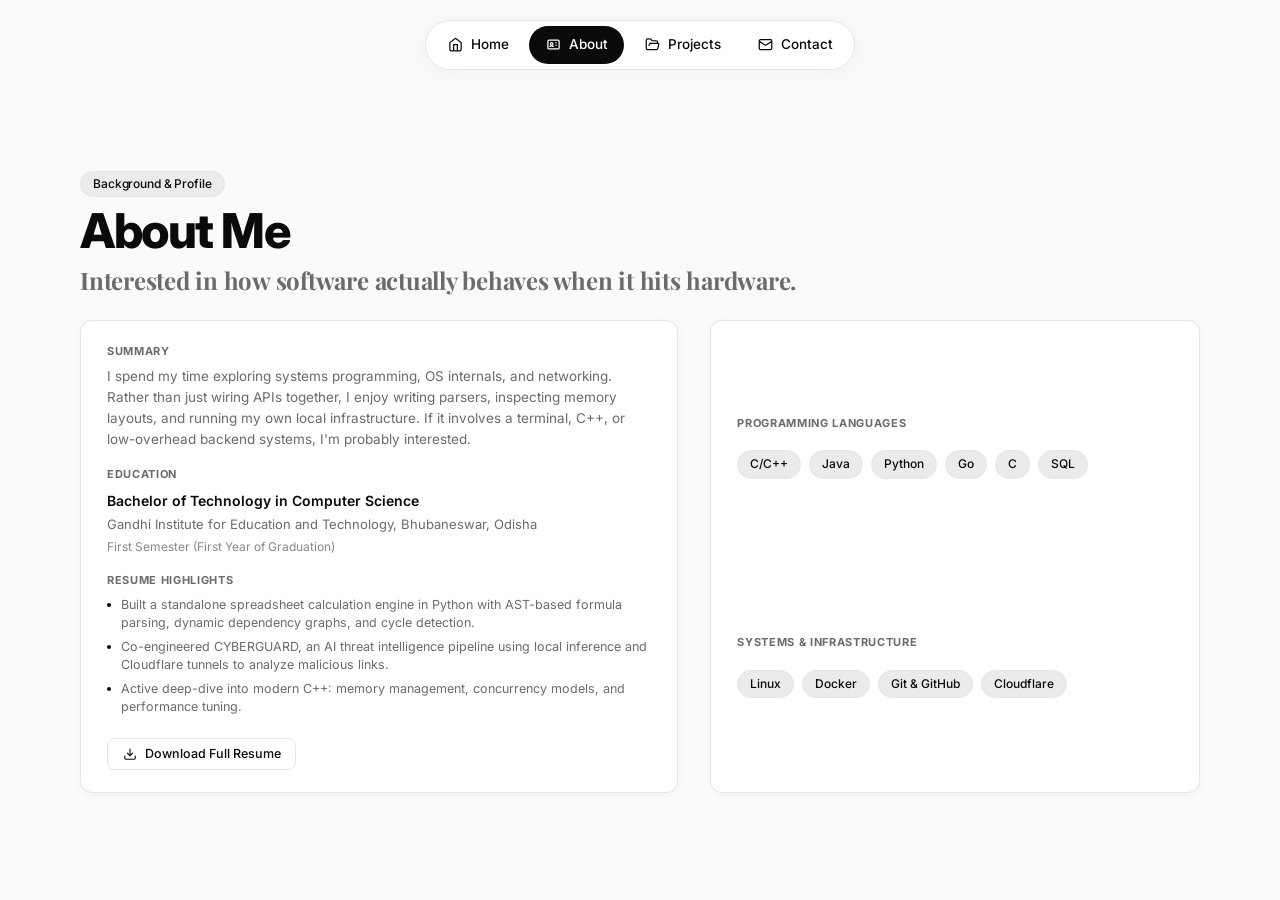
==== commit 4c909d94: "Refactor tech stack card, humanize site copy, and rewrite README" ====
--- a/about.html
+++ b/about.html
@@ -14,7 +14,7 @@
     <!-- Favicon -->
     <link rel="icon" href="data:image/svg+xml,%3Csvg xmlns='http://www.w3.org/2000/svg' viewBox='0 0 32 32'%3E%3Crect width='32' height='32' rx='6' fill='%230a0a0a'/ %3E%3Ctext x='16' y='22' font-family='sans-serif' font-size='18' font-weight='bold' fill='%23ffffff' text-anchor='middle'%3EO%3C/text%3E%3C/svg%3E">
     
-    <link rel="stylesheet" href="style.css?v=2">
+    <link rel="stylesheet" href="style.css?v=3">
     <style>
         body { background-color: #fafafa; color: #0a0a0a; margin: 0; }
         svg { max-width: 100%; display: inline-block; vertical-align: middle; }
@@ -68,7 +68,7 @@
                     <span>Background &amp; Profile</span>
                 </div>
                 <h1 class="page-title">About Me</h1>
-                <p class="page-subtitle">Curiosity driven, systems focused, and learning from first principles.</p>
+                <p class="page-subtitle">Interested in how software actually behaves when it hits hardware.</p>
             </div>
 
             <!-- Two Column Compact Layout -->
@@ -79,7 +79,7 @@
                     <div class="about-card-section">
                         <div class="section-label">Summary</div>
                         <p class="about-text">
-                            I am a first-year Computer Science undergraduate student building strong foundations in software engineering, Linux infrastructure, and backend development. My curiosity centers on understanding how software works beneath higher-level abstractions, from memory layout to networking protocols.
+                            I spend my time exploring systems programming, OS internals, and networking. Rather than just wiring APIs together, I enjoy writing parsers, inspecting memory layouts, and running my own local infrastructure. If it involves a terminal, C++, or low-overhead backend systems, I'm probably interested.
                         </p>
                     </div>
 
@@ -95,9 +95,9 @@
                     <div class="about-card-section">
                         <div class="section-label">Resume Highlights</div>
                         <ul class="highlights-list">
-                            <li class="highlight-item">Engineered a standalone Python spreadsheet computation engine featuring AST-based evaluation, cell dependency graphs, and cycle detection.</li>
-                            <li class="highlight-item">Contributed to system architecture and DevOps for CYBERGUARD, a local threat-intelligence platform integrating dual-model inference and Cloudflare Tunnel.</li>
-                            <li class="highlight-item">Active focus on C++ for systems-level mastery of memory, performance, and concurrency.</li>
+                            <li class="highlight-item">Built a standalone spreadsheet calculation engine in Python with AST-based formula parsing, dynamic dependency graphs, and cycle detection.</li>
+                            <li class="highlight-item">Co-engineered CYBERGUARD, an AI threat intelligence pipeline using local inference and Cloudflare tunnels to analyze malicious links.</li>
+                            <li class="highlight-item">Active deep-dive into modern C++: memory management, concurrency models, and performance tuning.</li>
                         </ul>
                     </div>
 
@@ -111,54 +111,29 @@
                     </div>
                 </div>
 
-                <!-- Right Column: Categorized Skills Pills & Exploration -->
+                <!-- Right Column: Clean Technical Stack (2 Focused Categories) -->
                 <div class="about-card">
                     <div class="skills-wrapper">
                         
                         <div class="skills-group">
                             <div class="section-label">Programming Languages</div>
                             <div class="skills-pills">
-                                <span class="pill-tag">C++ (Primary)</span>
+                                <span class="pill-tag">C/C++</span>
+                                <span class="pill-tag">Java</span>
                                 <span class="pill-tag">Python</span>
                                 <span class="pill-tag">Go</span>
-                                <span class="pill-tag">C (Learning)</span>
+                                <span class="pill-tag">C</span>
                                 <span class="pill-tag">SQL</span>
-                                <span class="pill-tag">Java</span>
                             </div>
                         </div>
 
                         <div class="skills-group">
-                            <div class="section-label">Infrastructure &amp; DevOps</div>
+                            <div class="section-label">Systems &amp; Infrastructure</div>
                             <div class="skills-pills">
                                 <span class="pill-tag">Linux</span>
-                                <span class="pill-tag">CLI Tooling</span>
-                                <span class="pill-tag">Docker Basics</span>
-                                <span class="pill-tag">Cloudflare Tunnel</span>
+                                <span class="pill-tag">Docker</span>
                                 <span class="pill-tag">Git &amp; GitHub</span>
-                                <span class="pill-tag">CI/CD Workflows</span>
-                            </div>
-                        </div>
-
-                        <div class="skills-group">
-                            <div class="section-label">Computer Science Foundations</div>
-                            <div class="skills-pills">
-                                <span class="pill-tag">Data Structures &amp; Algorithms</span>
-                                <span class="pill-tag">Object-Oriented Programming</span>
-                                <span class="pill-tag">Operating Systems Basics</span>
-                                <span class="pill-tag">Networking Protocols (HTTP)</span>
-                                <span class="pill-tag">Client-Server Architecture</span>
-                                <span class="pill-tag">Database Fundamentals</span>
-                            </div>
-                        </div>
-
-                        <div class="skills-group">
-                            <div class="section-label">Active Exploration Areas</div>
-                            <div class="skills-pills">
-                                <span class="pill-tag">Linux Internals</span>
-                                <span class="pill-tag">Concurrency</span>
-                                <span class="pill-tag">System Design</span>
-                                <span class="pill-tag">Database Internals</span>
-                                <span class="pill-tag">Fault-Tolerance</span>
+                                <span class="pill-tag">Cloudflare</span>
                             </div>
                         </div>
 
--- a/style.css
+++ b/style.css
@@ -276,11 +276,13 @@
     align-items: center;
     background-color: var(--pill-bg);
     color: var(--text);
-    padding: 3px 10px;
+    padding: 5px 12px;
     border-radius: var(--radius-pill);
-    font-size: 11.5px;
+    font-size: 12px;
     font-weight: 500;
-    border: 1px solid transparent;
+    line-height: 1.35;
+    border: 1px solid var(--border);
+    transition: background-color var(--transition), border-color var(--transition);
 }
 
 .status-dot {
@@ -582,21 +584,24 @@
 }
 
 .skills-wrapper {
-    display: flex;
-    flex-direction: column;
-    gap: 14px;
+    flex: 1;
+    display: flex;
+    flex-direction: column;
+    justify-content: space-around;
+    gap: 28px;
+    padding: 8px 0;
 }
 
 .skills-group {
     display: flex;
     flex-direction: column;
-    gap: 6px;
+    gap: 12px;
 }
 
 .skills-pills {
     display: flex;
     flex-wrap: wrap;
-    gap: 6px;
+    gap: 8px;
 }
 
 /* ==========================================================================
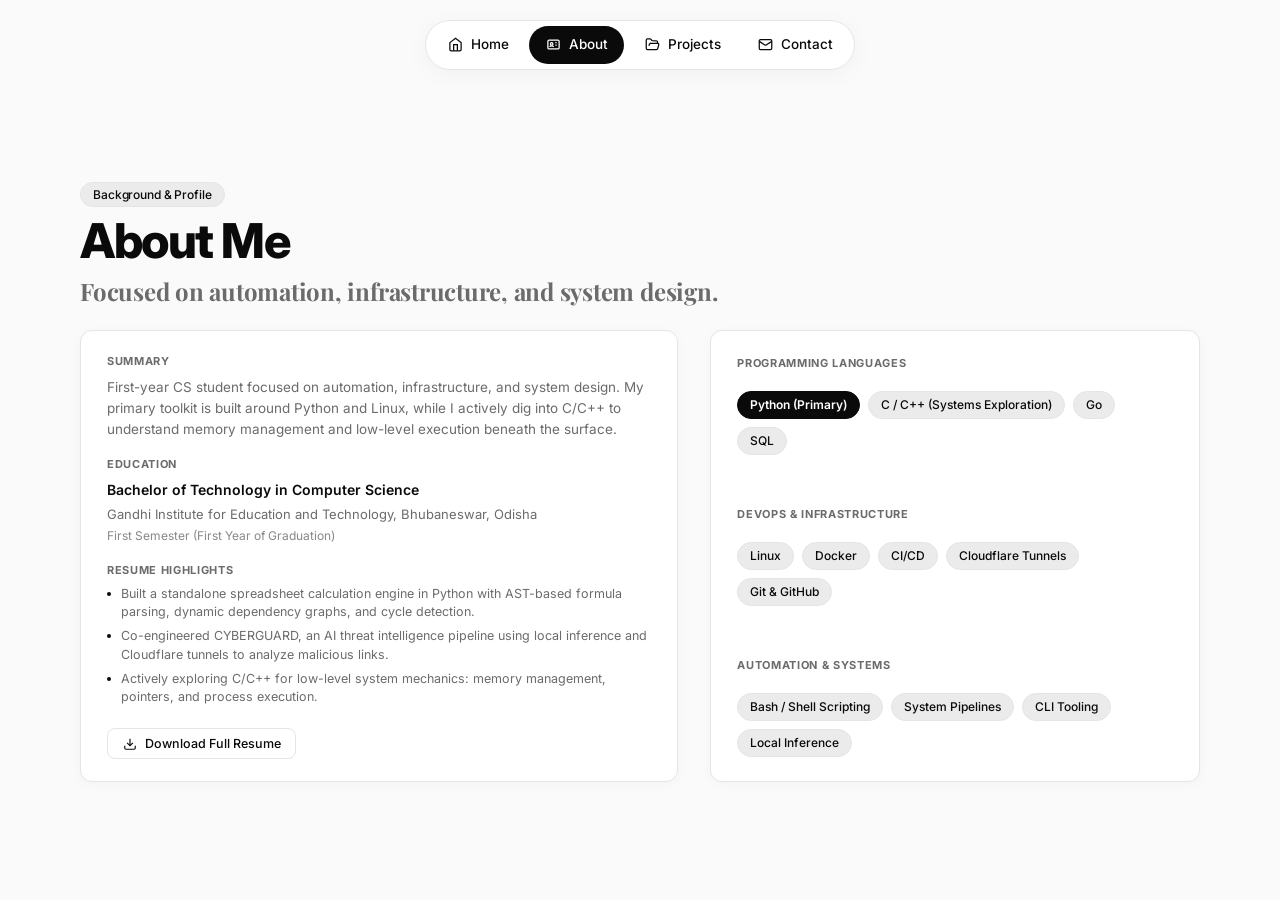
==== commit 62a4599d: "Realight tech stack and positioning around Python, automation, and DevOps" ====
--- a/about.html
+++ b/about.html
@@ -14,7 +14,7 @@
     <!-- Favicon -->
     <link rel="icon" href="data:image/svg+xml,%3Csvg xmlns='http://www.w3.org/2000/svg' viewBox='0 0 32 32'%3E%3Crect width='32' height='32' rx='6' fill='%230a0a0a'/ %3E%3Ctext x='16' y='22' font-family='sans-serif' font-size='18' font-weight='bold' fill='%23ffffff' text-anchor='middle'%3EO%3C/text%3E%3C/svg%3E">
     
-    <link rel="stylesheet" href="style.css?v=3">
+    <link rel="stylesheet" href="style.css?v=4">
     <style>
         body { background-color: #fafafa; color: #0a0a0a; margin: 0; }
         svg { max-width: 100%; display: inline-block; vertical-align: middle; }
@@ -68,7 +68,7 @@
                     <span>Background &amp; Profile</span>
                 </div>
                 <h1 class="page-title">About Me</h1>
-                <p class="page-subtitle">Interested in how software actually behaves when it hits hardware.</p>
+                <p class="page-subtitle">Focused on automation, infrastructure, and system design.</p>
             </div>
 
             <!-- Two Column Compact Layout -->
@@ -79,7 +79,7 @@
                     <div class="about-card-section">
                         <div class="section-label">Summary</div>
                         <p class="about-text">
-                            I spend my time exploring systems programming, OS internals, and networking. Rather than just wiring APIs together, I enjoy writing parsers, inspecting memory layouts, and running my own local infrastructure. If it involves a terminal, C++, or low-overhead backend systems, I'm probably interested.
+                            First-year CS student focused on automation, infrastructure, and system design. My primary toolkit is built around Python and Linux, while I actively dig into C/C++ to understand memory management and low-level execution beneath the surface.
                         </p>
                     </div>
 
@@ -97,7 +97,7 @@
                         <ul class="highlights-list">
                             <li class="highlight-item">Built a standalone spreadsheet calculation engine in Python with AST-based formula parsing, dynamic dependency graphs, and cycle detection.</li>
                             <li class="highlight-item">Co-engineered CYBERGUARD, an AI threat intelligence pipeline using local inference and Cloudflare tunnels to analyze malicious links.</li>
-                            <li class="highlight-item">Active deep-dive into modern C++: memory management, concurrency models, and performance tuning.</li>
+                            <li class="highlight-item">Actively exploring C/C++ for low-level system mechanics: memory management, pointers, and process execution.</li>
                         </ul>
                     </div>
 
@@ -111,29 +111,38 @@
                     </div>
                 </div>
 
-                <!-- Right Column: Clean Technical Stack (2 Focused Categories) -->
+                <!-- Right Column: Technical Stack (Python Primary, DevOps & Systems) -->
                 <div class="about-card">
                     <div class="skills-wrapper">
                         
                         <div class="skills-group">
                             <div class="section-label">Programming Languages</div>
                             <div class="skills-pills">
-                                <span class="pill-tag">C/C++</span>
-                                <span class="pill-tag">Java</span>
-                                <span class="pill-tag">Python</span>
+                                <span class="pill-tag pill-tag-primary">Python (Primary)</span>
+                                <span class="pill-tag">C / C++ (Systems Exploration)</span>
                                 <span class="pill-tag">Go</span>
-                                <span class="pill-tag">C</span>
                                 <span class="pill-tag">SQL</span>
                             </div>
                         </div>
 
                         <div class="skills-group">
-                            <div class="section-label">Systems &amp; Infrastructure</div>
+                            <div class="section-label">DevOps &amp; Infrastructure</div>
                             <div class="skills-pills">
                                 <span class="pill-tag">Linux</span>
                                 <span class="pill-tag">Docker</span>
+                                <span class="pill-tag">CI/CD</span>
+                                <span class="pill-tag">Cloudflare Tunnels</span>
                                 <span class="pill-tag">Git &amp; GitHub</span>
-                                <span class="pill-tag">Cloudflare</span>
+                            </div>
+                        </div>
+
+                        <div class="skills-group">
+                            <div class="section-label">Automation &amp; Systems</div>
+                            <div class="skills-pills">
+                                <span class="pill-tag">Bash / Shell Scripting</span>
+                                <span class="pill-tag">System Pipelines</span>
+                                <span class="pill-tag">CLI Tooling</span>
+                                <span class="pill-tag">Local Inference</span>
                             </div>
                         </div>
 
--- a/style.css
+++ b/style.css
@@ -285,6 +285,13 @@
     transition: background-color var(--transition), border-color var(--transition);
 }
 
+.pill-tag-primary {
+    background-color: var(--text);
+    color: #ffffff;
+    border-color: var(--text);
+    font-weight: 600;
+}
+
 .status-dot {
     width: 6px;
     height: 6px;
@@ -587,9 +594,9 @@
     flex: 1;
     display: flex;
     flex-direction: column;
-    justify-content: space-around;
-    gap: 28px;
-    padding: 8px 0;
+    justify-content: space-between;
+    gap: 18px;
+    padding: 2px 0;
 }
 
 .skills-group {
@@ -1004,6 +1011,82 @@
     height: 72px;
 }
 
+.contact-email-row {
+    display: flex;
+    align-items: stretch;
+    gap: 8px;
+    width: 100%;
+}
+
+.contact-email-main {
+    flex: 1;
+}
+
+.btn-copy-email {
+    display: inline-flex;
+    align-items: center;
+    justify-content: center;
+    gap: 5px;
+    padding: 8px 12px;
+    background: #ffffff;
+    border: 1px solid var(--border);
+    border-radius: var(--radius-sm);
+    color: var(--text-muted);
+    font-family: var(--font-sans);
+    font-size: 11.5px;
+    font-weight: 600;
+    cursor: pointer;
+    transition: background-color var(--transition), border-color var(--transition), color var(--transition);
+    white-space: nowrap;
+}
+
+.btn-copy-email:hover {
+    background-color: var(--pill-bg);
+    color: var(--text);
+    border-color: #cecece;
+}
+
+.btn-copy-email.copied {
+    background-color: #0a0a0a;
+    color: #ffffff;
+    border-color: #0a0a0a;
+}
+
+.btn-copy-email svg {
+    width: 13px;
+    height: 13px;
+    stroke: currentColor;
+    stroke-width: 2;
+    fill: none;
+}
+
+.form-status {
+    padding: 8px 12px;
+    border-radius: var(--radius-sm);
+    font-size: 12px;
+    line-height: 1.4;
+    margin-bottom: 12px;
+    transition: opacity 0.3s ease;
+}
+
+.form-status.success {
+    background-color: #f0fdf4;
+    color: #166534;
+    border: 1px solid #bbf7d0;
+}
+
+.form-status.error {
+    background-color: #fef2f2;
+    color: #991b1b;
+    border: 1px solid #fecaca;
+}
+
+.contact-card-top {
+    display: flex;
+    flex-direction: column;
+    flex: 1;
+}
+
 .form-note {
     font-size: 11.5px;
     color: var(--text-muted);
@@ -1105,4 +1188,10 @@
         flex-direction: column;
         align-items: flex-start;
     }
-}
+
+    body.home-page {
+        background-size: 260px auto;
+        background-position: right bottom;
+        background-attachment: scroll;
+    }
+}
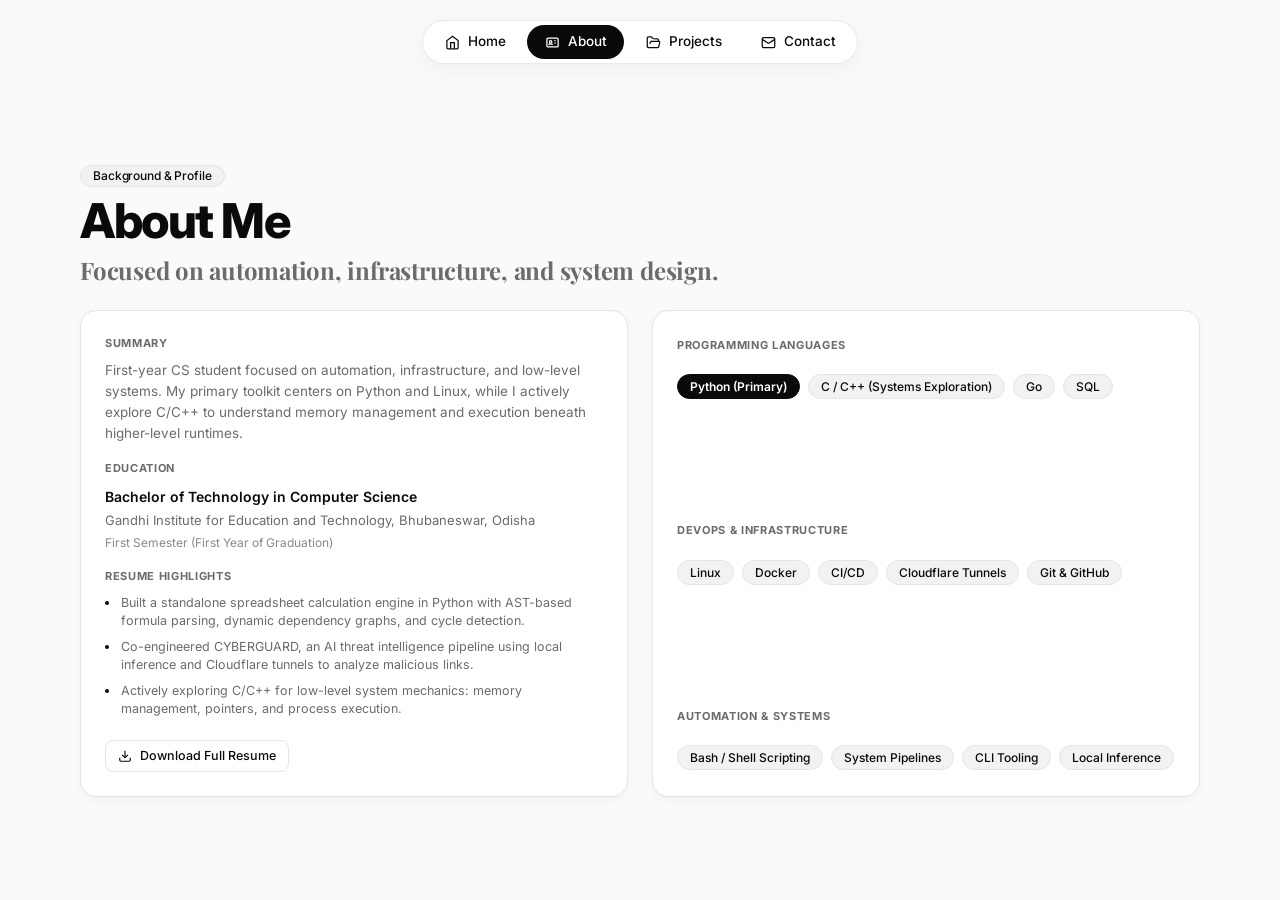
==== commit 81dc553c: "refactor: enforce 8-point spatial rhythm, concentric curvature math, and tactile physics" ====
--- a/about.html
+++ b/about.html
@@ -79,7 +79,7 @@
                     <div class="about-card-section">
                         <div class="section-label">Summary</div>
                         <p class="about-text">
-                            First-year CS student focused on automation, infrastructure, and system design. My primary toolkit is built around Python and Linux, while I actively dig into C/C++ to understand memory management and low-level execution beneath the surface.
+                            First-year CS student focused on automation, infrastructure, and low-level systems. My primary toolkit centers on Python and Linux, while I actively explore C/C++ to understand memory management and execution beneath higher-level runtimes.
                         </p>
                     </div>
 
--- a/style.css
+++ b/style.css
@@ -1,35 +1,62 @@
 /* ==========================================================================
    Om Bharati - Minimal Developer Portfolio
    Design System & Global Stylesheet
-   No em dashes used. WCAG AA compliant contrast.
+   Strict 8-Point Geometric Scale, Concentric Curvature Math, Soft Physics Easing
+   No em dashes used. WCAG AA compliant contrast. CLS = 0 layout stability.
    ========================================================================== */
 
 :root {
+    /* 1. Strict 8-Point Spatial Grid Tokens */
+    --space-1: 4px;
+    --space-2: 8px;
+    --space-3: 12px;
+    --space-4: 16px;
+    --space-5: 20px;
+    --space-6: 24px;
+    --space-8: 32px;
+    --space-10: 40px;
+    --space-12: 48px;
+    --space-16: 64px;
+
+    /* 2. Color Palette */
     --bg: #fafafa;
     --bg-card: #ffffff;
     --text: #0a0a0a;
     --text-muted: #6b6b6b;
-    --pill-bg: #ebebeb;
-    --pill-hover: #e0e0e0;
+    --pill-bg: #f2f2f2;
+    --pill-hover: #e5e5e5;
     --border: #e5e5e5;
     --border-subtle: #f0f0f0;
     --btn-primary-bg: #0a0a0a;
     --btn-primary-hover: #262626;
     --btn-primary-text: #ffffff;
     --btn-secondary-bg: #ffffff;
-    --btn-secondary-hover: #f4f4f4;
+    --btn-secondary-hover: #f5f5f5;
     --btn-secondary-text: #0a0a0a;
+
+    /* 3. Typography */
     --font-sans: 'Inter', -apple-system, BlinkMacSystemFont, 'Segoe UI', Roboto, Helvetica, Arial, sans-serif;
     --font-serif: 'Playfair Display', Georgia, Cambria, 'Times New Roman', serif;
-    --radius-sm: 8px;
-    --radius-md: 12px;
-    --radius-lg: 16px;
-    --radius-pill: 999px;
-    --shadow-soft: 0 4px 24px rgba(0, 0, 0, 0.04);
-    --shadow-card: 0 2px 12px rgba(0, 0, 0, 0.03);
-    --shadow-card-hover: 0 8px 24px rgba(0, 0, 0, 0.06);
+
+    /* 4. Concentric Corner Curvature Math (R_inner = R_outer - padding)
+       Outer card radius: 16px, padding: 24px -> Inner elements: 8px.
+       Pills maintain absolute curvature (9999px). */
+    --radius-card: 16px;
+    --radius-inner: 8px;
+    --radius-sm: 6px;
+    --radius-pill: 9999px;
+
+    /* 5. Elevation Shadows */
+    --shadow-soft: 0 4px 20px rgba(0, 0, 0, 0.05);
+    --shadow-card: 0 1px 3px rgba(0, 0, 0, 0.02), 0 4px 12px rgba(0, 0, 0, 0.03);
+    --shadow-card-hover: 0 10px 24px rgba(0, 0, 0, 0.06);
+
+    /* 6. Soft Physics Motion (Apple-style ease-out spring) */
     --nav-height: 52px;
-    --transition: 0.18s cubic-bezier(0.16, 1, 0.3, 1);
+    --ease-out-spring: cubic-bezier(0.16, 1, 0.3, 1);
+    --transition-fast: 180ms cubic-bezier(0.16, 1, 0.3, 1);
+    --transition-base: 220ms cubic-bezier(0.16, 1, 0.3, 1);
+    --transition-layout: 280ms cubic-bezier(0.16, 1, 0.3, 1);
 }
 
 *, *::before, *::after {
@@ -69,7 +96,7 @@
     background-color: #ffffff;
 }
 
-/* Focus styles for keyboard accessibility */
+/* Accessible focus states with zero layout shift */
 a:focus-visible, button:focus-visible, input:focus-visible, textarea:focus-visible {
     outline: 2px solid var(--text);
     outline-offset: 2px;
@@ -81,44 +108,49 @@
 
 .site-nav-wrapper {
     position: fixed;
-    top: 20px;
+    top: var(--space-5);
     left: 0;
     right: 0;
     display: flex;
     justify-content: center;
     z-index: 100;
     pointer-events: none;
-    padding: 0 16px;
+    padding: 0 var(--space-4);
 }
 
 .site-nav {
     pointer-events: auto;
     display: inline-flex;
     align-items: center;
-    background: #ffffff;
-    border: 1px solid var(--border);
+    background: rgba(255, 255, 255, 0.85);
+    backdrop-filter: blur(16px);
+    -webkit-backdrop-filter: blur(16px);
+    border: 1px solid rgba(229, 229, 229, 0.85);
     border-radius: var(--radius-pill);
-    padding: 5px;
+    padding: var(--space-1);
     box-shadow: var(--shadow-soft);
-    gap: 4px;
+    gap: var(--space-1);
+    transition: background-color var(--transition-base), box-shadow var(--transition-base);
 }
 
 .nav-link {
     display: inline-flex;
     align-items: center;
-    gap: 8px;
-    padding: 8px 16px;
+    gap: var(--space-2);
+    padding: var(--space-2) var(--space-4);
     border-radius: var(--radius-pill);
     font-size: 13.5px;
     font-weight: 500;
     color: var(--text);
     text-decoration: none;
-    transition: background-color var(--transition), color var(--transition), transform var(--transition);
+    line-height: 1;
+    transition: background-color var(--transition-fast), color var(--transition-fast), transform var(--transition-fast);
     white-space: nowrap;
+    border: 1px solid transparent; /* pre-allocated for zero shift */
 }
 
 .nav-link:hover {
-    background-color: var(--pill-bg);
+    background-color: rgba(0, 0, 0, 0.05);
 }
 
 .nav-link.active {
@@ -137,6 +169,7 @@
     width: 16px;
     height: 16px;
     flex-shrink: 0;
+    line-height: 1;
 }
 
 .nav-icon svg {
@@ -145,6 +178,11 @@
     stroke: currentColor;
     stroke-width: 2;
     fill: none;
+    display: block;
+}
+
+.nav-label {
+    line-height: 1;
 }
 
 /* ==========================================================================
@@ -161,7 +199,7 @@
     flex-direction: column;
     justify-content: center;
     align-items: center;
-    padding: calc(var(--nav-height) + 36px) 24px 24px 24px;
+    padding: calc(var(--nav-height) + var(--space-8)) var(--space-6) var(--space-6) var(--space-6);
     width: 100%;
 }
 
@@ -179,7 +217,7 @@
     position: relative;
     z-index: 2;
     min-height: 100vh;
-    padding: calc(var(--nav-height) + 48px) 24px 64px 24px;
+    padding: calc(var(--nav-height) + var(--space-12)) var(--space-6) var(--space-16) var(--space-6);
     width: 100%;
     display: flex;
     flex-direction: column;
@@ -193,24 +231,28 @@
 }
 
 /* ==========================================================================
-   Buttons and Pills
+   Buttons and Pills (Concentric Curvature & Soft Physics)
    ========================================================================== */
 
 .btn {
     display: inline-flex;
     align-items: center;
     justify-content: center;
-    gap: 8px;
-    padding: 9px 18px;
-    border-radius: var(--radius-sm);
+    gap: var(--space-2);
+    padding: 10px var(--space-4);
+    border-radius: var(--radius-inner);
     font-size: 13.5px;
     font-weight: 500;
     text-decoration: none;
     cursor: pointer;
-    transition: background-color var(--transition), border-color var(--transition), color var(--transition), transform var(--transition);
-    border: 1px solid transparent;
-    line-height: 1.4;
+    line-height: 1;
     white-space: nowrap;
+    border: 1px solid transparent; /* pre-allocated border for zero layout shift */
+    transition: background-color var(--transition-fast), border-color var(--transition-fast), color var(--transition-fast), transform var(--transition-fast), box-shadow var(--transition-fast);
+}
+
+.btn:active {
+    transform: scale(0.98) translateY(0);
 }
 
 .btn-primary {
@@ -236,16 +278,18 @@
 }
 
 .btn-sm {
-    padding: 6px 14px;
+    padding: var(--space-2) var(--space-3);
     font-size: 12.5px;
+    border-radius: var(--radius-inner);
 }
 
 .btn-icon {
     display: inline-flex;
     align-items: center;
     justify-content: center;
-    width: 15px;
-    height: 15px;
+    width: 14px;
+    height: 14px;
+    line-height: 1;
 }
 
 .btn-icon svg {
@@ -254,19 +298,20 @@
     stroke: currentColor;
     stroke-width: 2;
     fill: none;
+    display: block;
 }
 
 .pill-badge {
     display: inline-flex;
     align-items: center;
-    gap: 7px;
+    gap: var(--space-2);
     background-color: var(--pill-bg);
     color: var(--text);
-    padding: 4px 12px;
+    padding: var(--space-1) var(--space-3);
     border-radius: var(--radius-pill);
     font-size: 12px;
     font-weight: 500;
-    line-height: 1.3;
+    line-height: 1;
     letter-spacing: -0.01em;
     border: 1px solid var(--border);
 }
@@ -274,15 +319,21 @@
 .pill-tag {
     display: inline-flex;
     align-items: center;
+    justify-content: center;
     background-color: var(--pill-bg);
     color: var(--text);
-    padding: 5px 12px;
+    padding: var(--space-1) var(--space-3);
     border-radius: var(--radius-pill);
     font-size: 12px;
     font-weight: 500;
-    line-height: 1.35;
+    line-height: 1.25;
     border: 1px solid var(--border);
-    transition: background-color var(--transition), border-color var(--transition);
+    transition: background-color var(--transition-fast), border-color var(--transition-fast), transform var(--transition-fast);
+}
+
+.pill-tag:hover {
+    transform: scale(1.02);
+    border-color: #cecece;
 }
 
 .pill-tag-primary {
@@ -290,6 +341,12 @@
     color: #ffffff;
     border-color: var(--text);
     font-weight: 600;
+}
+
+.pill-tag-primary:hover {
+    background-color: var(--btn-primary-hover);
+    border-color: var(--btn-primary-hover);
+    transform: scale(1.02);
 }
 
 .status-dot {
@@ -298,6 +355,7 @@
     border-radius: 50%;
     background-color: #16a34a;
     box-shadow: 0 0 0 2px rgba(22, 163, 74, 0.2);
+    display: inline-block;
 }
 
 .divider-line {
@@ -332,12 +390,12 @@
     line-height: 1.05;
     letter-spacing: -0.035em;
     color: var(--text);
-    margin: 14px 0 10px 0;
+    margin: var(--space-3) 0 var(--space-2) 0;
 }
 
 .home-subtitle-wrapper {
-    margin-bottom: 14px;
-    min-height: 42px;
+    margin-bottom: var(--space-4);
+    min-height: 44px; /* Strictly reserved optical space prevents cumulative layout shift */
     display: flex;
     align-items: center;
 }
@@ -370,15 +428,15 @@
     font-size: 14px;
     line-height: 1.6;
     color: var(--text-muted);
-    margin-bottom: 16px;
+    margin-bottom: var(--space-4);
     max-width: 520px;
 }
 
 .meta-row {
     display: flex;
     flex-wrap: wrap;
-    gap: 16px;
-    margin-bottom: 20px;
+    gap: var(--space-4);
+    margin-bottom: var(--space-5);
     font-size: 13px;
     color: var(--text-muted);
 }
@@ -386,13 +444,16 @@
 .meta-item {
     display: inline-flex;
     align-items: center;
-    gap: 6px;
+    gap: var(--space-2);
+    line-height: 1;
 }
 
 .meta-icon {
     display: inline-flex;
     align-items: center;
-    color: var(--text);
+    justify-content: center;
+    color: var(--text);
+    line-height: 1;
 }
 
 .meta-icon svg {
@@ -401,42 +462,44 @@
     stroke: currentColor;
     stroke-width: 2;
     fill: none;
+    display: block;
 }
 
 .cta-row {
     display: flex;
-    gap: 12px;
-    align-items: center;
-    margin-bottom: 18px;
+    gap: var(--space-3);
+    align-items: center;
+    margin-bottom: var(--space-4);
 }
 
 .home-divider {
-    margin: 0 0 14px 0;
+    margin: 0 0 var(--space-4) 0;
 }
 
 .social-row {
     display: flex;
     align-items: center;
-    gap: 12px;
+    gap: var(--space-3);
 }
 
 .social-label {
     font-size: 12.5px;
     font-weight: 500;
     color: var(--text-muted);
+    line-height: 1;
 }
 
 .social-links-list {
     display: flex;
-    gap: 8px;
+    gap: var(--space-2);
     align-items: center;
 }
 
 .social-link-pill {
     display: inline-flex;
     align-items: center;
-    gap: 6px;
-    padding: 6px 12px;
+    gap: var(--space-2);
+    padding: var(--space-2) var(--space-3);
     background: #ffffff;
     border: 1px solid var(--border);
     border-radius: var(--radius-pill);
@@ -444,7 +507,8 @@
     text-decoration: none;
     font-size: 12px;
     font-weight: 500;
-    transition: background-color var(--transition), border-color var(--transition), transform var(--transition);
+    line-height: 1;
+    transition: background-color var(--transition-fast), border-color var(--transition-fast), transform var(--transition-fast);
 }
 
 .social-link-pill:hover {
@@ -459,12 +523,14 @@
     justify-content: center;
     width: 14px;
     height: 14px;
+    line-height: 1;
 }
 
 .social-link-icon svg {
     width: 13px;
     height: 13px;
     fill: currentColor;
+    display: block;
 }
 
 .social-link-icon.stroke-svg svg {
@@ -473,14 +539,12 @@
     stroke-width: 2;
 }
 
-
-
 /* ==========================================================================
-   Page 2: About (Single Viewport Layout)
+   Page 2: About (Single Viewport Layout & Absolute Grid Symmetry)
    ========================================================================== */
 
 .about-header {
-    margin-bottom: 20px;
+    margin-bottom: var(--space-5);
     text-align: left;
 }
 
@@ -490,7 +554,7 @@
     letter-spacing: -0.03em;
     line-height: 1.1;
     color: var(--text);
-    margin: 8px 0 4px 0;
+    margin: var(--space-2) 0 var(--space-1) 0;
 }
 
 .page-subtitle {
@@ -503,24 +567,32 @@
 
 .about-grid {
     display: grid;
-    grid-template-columns: 1.1fr 0.9fr;
-    gap: 32px;
+    grid-template-columns: 1fr 1fr;
+    gap: var(--space-6);
     align-items: stretch;
 }
 
 .about-card {
     background: var(--bg-card);
     border: 1px solid var(--border);
-    border-radius: var(--radius-md);
-    padding: 22px 26px;
+    border-radius: var(--radius-card);
+    padding: var(--space-6);
     box-shadow: var(--shadow-card);
     display: flex;
     flex-direction: column;
     justify-content: space-between;
+    height: 100%;
+    transition: transform var(--transition-fast), box-shadow var(--transition-fast), border-color var(--transition-fast);
+}
+
+.about-card:hover {
+    transform: translateY(-2px);
+    box-shadow: var(--shadow-card-hover);
+    border-color: #d1d1d1;
 }
 
 .about-card-section {
-    margin-bottom: 16px;
+    margin-bottom: var(--space-4);
 }
 
 .about-card-section:last-child {
@@ -533,7 +605,7 @@
     text-transform: uppercase;
     letter-spacing: 0.06em;
     color: var(--text-muted);
-    margin-bottom: 6px;
+    margin-bottom: var(--space-2);
 }
 
 .about-text {
@@ -568,14 +640,14 @@
     list-style: none;
     display: flex;
     flex-direction: column;
-    gap: 6px;
+    gap: var(--space-2);
 }
 
 .highlight-item {
     font-size: 12.5px;
     color: var(--text-muted);
     position: relative;
-    padding-left: 14px;
+    padding-left: var(--space-4);
     line-height: 1.45;
 }
 
@@ -595,20 +667,20 @@
     display: flex;
     flex-direction: column;
     justify-content: space-between;
-    gap: 18px;
+    gap: var(--space-5);
     padding: 2px 0;
 }
 
 .skills-group {
     display: flex;
     flex-direction: column;
-    gap: 12px;
+    gap: var(--space-3);
 }
 
 .skills-pills {
     display: flex;
     flex-wrap: wrap;
-    gap: 8px;
+    gap: var(--space-2);
 }
 
 /* ==========================================================================
@@ -616,43 +688,44 @@
    ========================================================================== */
 
 .projects-header {
-    margin-bottom: 18px;
+    margin-bottom: var(--space-5);
     text-align: left;
 }
 
 .projects-grid {
     display: grid;
     grid-template-columns: repeat(3, 1fr);
-    gap: 16px;
+    gap: var(--space-4);
     align-items: stretch;
 }
 
 .project-card {
     background: var(--bg-card);
     border: 1px solid var(--border);
-    border-radius: var(--radius-md);
-    padding: 18px 20px;
+    border-radius: var(--radius-card);
+    padding: var(--space-5);
     box-shadow: var(--shadow-card);
     display: flex;
     flex-direction: column;
     justify-content: space-between;
     text-decoration: none;
     color: inherit;
-    transition: transform var(--transition), box-shadow var(--transition), border-color var(--transition);
+    transition: transform var(--transition-fast), box-shadow var(--transition-fast), border-color var(--transition-fast);
     position: relative;
+    height: 100%;
 }
 
 .project-card:hover {
     transform: translateY(-2px);
     box-shadow: var(--shadow-card-hover);
-    border-color: #cecece;
+    border-color: #d1d1d1;
 }
 
 .project-card-header {
     display: flex;
     justify-content: space-between;
     align-items: flex-start;
-    margin-bottom: 8px;
+    margin-bottom: var(--space-2);
 }
 
 .project-card-title {
@@ -660,6 +733,7 @@
     font-weight: 700;
     color: var(--text);
     letter-spacing: -0.02em;
+    line-height: 1.2;
 }
 
 .project-card-arrow {
@@ -671,7 +745,8 @@
     border-radius: var(--radius-pill);
     background: var(--pill-bg);
     color: var(--text);
-    transition: background-color var(--transition), transform var(--transition);
+    transition: background-color var(--transition-fast), transform var(--transition-fast);
+    line-height: 1;
 }
 
 .project-card-arrow svg {
@@ -680,6 +755,7 @@
     stroke: currentColor;
     stroke-width: 2;
     fill: none;
+    display: block;
 }
 
 .project-card:hover .project-card-arrow {
@@ -692,14 +768,14 @@
     font-size: 12.5px;
     color: var(--text-muted);
     line-height: 1.5;
-    margin-bottom: 14px;
+    margin-bottom: var(--space-4);
     flex-grow: 1;
 }
 
 .project-card-footer {
     display: flex;
     flex-wrap: wrap;
-    gap: 5px;
+    gap: 6px;
 }
 
 /* ==========================================================================
@@ -709,13 +785,14 @@
 .back-link {
     display: inline-flex;
     align-items: center;
-    gap: 6px;
+    gap: var(--space-2);
     font-size: 13px;
     font-weight: 500;
     color: var(--text-muted);
     text-decoration: none;
-    margin-bottom: 24px;
-    transition: color var(--transition);
+    margin-bottom: var(--space-6);
+    line-height: 1;
+    transition: color var(--transition-fast);
 }
 
 .back-link:hover {
@@ -728,10 +805,11 @@
     stroke: currentColor;
     stroke-width: 2;
     fill: none;
+    display: block;
 }
 
 .project-detail-header {
-    margin-bottom: 28px;
+    margin-bottom: var(--space-8);
 }
 
 .project-detail-title {
@@ -739,7 +817,7 @@
     font-weight: 800;
     letter-spacing: -0.03em;
     line-height: 1.05;
-    margin-bottom: 8px;
+    margin-bottom: var(--space-2);
     color: var(--text);
 }
 
@@ -748,7 +826,7 @@
     font-size: clamp(20px, 2.3vw, 28px);
     font-weight: 700;
     color: var(--text-muted);
-    margin-bottom: 20px;
+    margin-bottom: var(--space-5);
 }
 
 .project-actions-bar {
@@ -756,8 +834,8 @@
     flex-wrap: wrap;
     align-items: center;
     justify-content: space-between;
-    gap: 16px;
-    padding-bottom: 20px;
+    gap: var(--space-4);
+    padding-bottom: var(--space-5);
     border-bottom: 1px solid var(--border);
 }
 
@@ -769,12 +847,12 @@
 
 .project-links-group {
     display: flex;
-    gap: 10px;
+    gap: var(--space-3);
     align-items: center;
 }
 
 .detail-section {
-    margin-top: 32px;
+    margin-top: var(--space-8);
 }
 
 .detail-section-title {
@@ -782,28 +860,28 @@
     font-weight: 700;
     color: var(--text);
     letter-spacing: -0.02em;
-    margin-bottom: 12px;
+    margin-bottom: var(--space-3);
 }
 
 .detail-paragraph {
     font-size: 14.5px;
     line-height: 1.65;
     color: var(--text-muted);
-    margin-bottom: 14px;
+    margin-bottom: var(--space-4);
 }
 
 .features-list {
     list-style: none;
     display: flex;
     flex-direction: column;
-    gap: 10px;
-    margin-top: 8px;
+    gap: var(--space-3);
+    margin-top: var(--space-2);
 }
 
 .feature-bullet {
     display: flex;
     align-items: flex-start;
-    gap: 10px;
+    gap: var(--space-3);
     font-size: 14px;
     line-height: 1.55;
     color: var(--text-muted);
@@ -821,11 +899,11 @@
 .tech-table {
     width: 100%;
     border-collapse: collapse;
-    margin-top: 12px;
+    margin-top: var(--space-3);
     font-size: 13.5px;
     background: #ffffff;
     border: 1px solid var(--border);
-    border-radius: var(--radius-sm);
+    border-radius: var(--radius-inner);
     overflow: hidden;
 }
 
@@ -861,20 +939,21 @@
     display: flex;
     justify-content: space-between;
     align-items: center;
-    margin-top: 48px;
-    padding-top: 24px;
+    margin-top: var(--space-12);
+    padding-top: var(--space-6);
     border-top: 1px solid var(--border);
 }
 
 .project-nav-btn {
     display: inline-flex;
     align-items: center;
-    gap: 8px;
+    gap: var(--space-2);
     font-size: 13px;
     font-weight: 500;
     color: var(--text-muted);
     text-decoration: none;
-    transition: color var(--transition);
+    line-height: 1;
+    transition: color var(--transition-fast);
 }
 
 .project-nav-btn:hover {
@@ -882,50 +961,58 @@
 }
 
 /* ==========================================================================
-   Page 5: Contact (Single Viewport Layout)
+   Page 5: Contact (Single Viewport Layout & Absolute Grid Symmetry)
    ========================================================================== */
 
 .contact-header {
-    margin-bottom: 20px;
+    margin-bottom: var(--space-5);
     text-align: left;
 }
 
 .contact-grid {
     display: grid;
     grid-template-columns: 1fr 1fr;
-    gap: 32px;
+    gap: var(--space-6);
     align-items: stretch;
 }
 
 .contact-card {
     background: var(--bg-card);
     border: 1px solid var(--border);
-    border-radius: var(--radius-md);
-    padding: 24px 28px;
+    border-radius: var(--radius-card);
+    padding: var(--space-6);
     box-shadow: var(--shadow-card);
     display: flex;
     flex-direction: column;
     justify-content: space-between;
+    height: 100%;
+    transition: transform var(--transition-fast), box-shadow var(--transition-fast), border-color var(--transition-fast);
+}
+
+.contact-card:hover {
+    transform: translateY(-2px);
+    box-shadow: var(--shadow-card-hover);
+    border-color: #d1d1d1;
 }
 
 .contact-info-list {
     display: flex;
     flex-direction: column;
-    gap: 14px;
-    margin-bottom: 20px;
+    gap: var(--space-4);
+    margin-bottom: var(--space-5);
 }
 
 .contact-info-item {
     display: flex;
     align-items: center;
-    gap: 12px;
+    gap: var(--space-3);
     text-decoration: none;
     color: inherit;
-    padding: 8px 12px;
-    border-radius: var(--radius-sm);
+    padding: var(--space-2) var(--space-3);
+    border-radius: var(--radius-inner);
     border: 1px solid var(--border);
     background: #ffffff;
-    transition: background-color var(--transition), border-color var(--transition);
+    transition: background-color var(--transition-fast), border-color var(--transition-fast);
 }
 
 .contact-info-item:hover {
@@ -941,6 +1028,7 @@
     justify-content: center;
     color: var(--text);
     flex-shrink: 0;
+    line-height: 1;
 }
 
 .contact-info-icon svg {
@@ -949,6 +1037,7 @@
     stroke: currentColor;
     stroke-width: 2;
     fill: none;
+    display: block;
 }
 
 .contact-info-icon.fill-svg svg {
@@ -976,7 +1065,7 @@
 }
 
 .form-group {
-    margin-bottom: 12px;
+    margin-bottom: var(--space-3);
 }
 
 .form-label {
@@ -986,24 +1075,25 @@
     text-transform: uppercase;
     letter-spacing: 0.05em;
     color: var(--text-muted);
-    margin-bottom: 5px;
+    margin-bottom: var(--space-1);
 }
 
 .form-input, .form-textarea {
     width: 100%;
-    padding: 9px 12px;
-    border-radius: var(--radius-sm);
+    padding: 9px var(--space-3);
+    border-radius: var(--radius-inner);
     border: 1px solid var(--border);
     background: #ffffff;
     font-family: var(--font-sans);
     font-size: 13.5px;
     color: var(--text);
-    transition: border-color var(--transition);
+    transition: border-color var(--transition-fast), box-shadow var(--transition-fast);
 }
 
 .form-input:focus, .form-textarea:focus {
     border-color: var(--text);
     outline: none;
+    box-shadow: 0 0 0 1px var(--text);
 }
 
 .form-textarea {
@@ -1011,10 +1101,11 @@
     height: 72px;
 }
 
+/* Email Copy Button with Icon Morph & Soft Pulse */
 .contact-email-row {
     display: flex;
     align-items: stretch;
-    gap: 8px;
+    gap: var(--space-2);
     width: 100%;
 }
 
@@ -1026,17 +1117,18 @@
     display: inline-flex;
     align-items: center;
     justify-content: center;
-    gap: 5px;
-    padding: 8px 12px;
+    gap: 6px;
+    padding: var(--space-2) var(--space-3);
     background: #ffffff;
     border: 1px solid var(--border);
-    border-radius: var(--radius-sm);
+    border-radius: var(--radius-inner);
     color: var(--text-muted);
     font-family: var(--font-sans);
-    font-size: 11.5px;
+    font-size: 12px;
     font-weight: 600;
     cursor: pointer;
-    transition: background-color var(--transition), border-color var(--transition), color var(--transition);
+    line-height: 1;
+    transition: background-color var(--transition-fast), border-color var(--transition-fast), color var(--transition-fast), transform var(--transition-fast);
     white-space: nowrap;
 }
 
@@ -1046,26 +1138,68 @@
     border-color: #cecece;
 }
 
+.btn-copy-email:active {
+    transform: scale(0.97);
+}
+
+.icon-swap {
+    position: relative;
+    width: 14px;
+    height: 14px;
+    display: inline-flex;
+    align-items: center;
+    justify-content: center;
+    line-height: 1;
+}
+
+.icon-swap .icon-copy {
+    position: absolute;
+    inset: 0;
+    transition: opacity var(--transition-fast), transform var(--transition-fast);
+    opacity: 1;
+    transform: scale(1) rotate(0deg);
+}
+
+.icon-swap .icon-check {
+    position: absolute;
+    inset: 0;
+    transition: opacity var(--transition-fast), transform var(--transition-fast);
+    opacity: 0;
+    transform: scale(0.5) rotate(-20deg);
+    stroke: currentColor;
+    stroke-width: 2.5;
+    fill: none;
+}
+
 .btn-copy-email.copied {
-    background-color: #0a0a0a;
-    color: #ffffff;
-    border-color: #0a0a0a;
-}
-
-.btn-copy-email svg {
-    width: 13px;
-    height: 13px;
-    stroke: currentColor;
-    stroke-width: 2;
-    fill: none;
+    background-color: var(--btn-primary-bg);
+    color: var(--btn-primary-text);
+    border-color: var(--btn-primary-bg);
+    animation: softPulse 0.4s var(--ease-out-spring);
+}
+
+.btn-copy-email.copied .icon-copy {
+    opacity: 0;
+    transform: scale(0.5) rotate(20deg);
+}
+
+.btn-copy-email.copied .icon-check {
+    opacity: 1;
+    transform: scale(1) rotate(0deg);
+}
+
+@keyframes softPulse {
+    0% { transform: scale(0.96); }
+    50% { transform: scale(1.04); }
+    100% { transform: scale(1); }
 }
 
 .form-status {
-    padding: 8px 12px;
-    border-radius: var(--radius-sm);
+    padding: var(--space-2) var(--space-3);
+    border-radius: var(--radius-inner);
     font-size: 12px;
     line-height: 1.4;
-    margin-bottom: 12px;
+    margin-bottom: var(--space-3);
     transition: opacity 0.3s ease;
 }
 
@@ -1090,7 +1224,7 @@
 .form-note {
     font-size: 11.5px;
     color: var(--text-muted);
-    margin-top: 8px;
+    margin-top: var(--space-2);
 }
 
 /* ==========================================================================
@@ -1098,13 +1232,13 @@
    ========================================================================== */
 
 .fade-in {
-    animation: fadeIn 0.4s ease forwards;
+    animation: fadeIn var(--transition-layout) forwards;
 }
 
 @keyframes fadeIn {
     from {
         opacity: 0;
-        transform: translateY(8px);
+        transform: translateY(4px);
     }
     to {
         opacity: 1;
@@ -1113,7 +1247,7 @@
 }
 
 /* ==========================================================================
-   Responsive Adaptations
+   Responsive Adaptations & Precision Breakpoint Matrix
    ========================================================================== */
 
 @media (max-width: 960px), (max-height: 680px) {
@@ -1122,8 +1256,8 @@
         min-height: 100vh;
         max-height: none;
         overflow-y: auto;
-        padding-top: 86px;
-        padding-bottom: 48px;
+        padding-top: calc(var(--nav-height) + var(--space-8));
+        padding-bottom: var(--space-12);
     }
 
     .home-left {
@@ -1132,28 +1266,35 @@
 
     .about-grid {
         grid-template-columns: 1fr;
-        gap: 20px;
+        gap: var(--space-5);
     }
 
     .projects-grid {
         grid-template-columns: repeat(2, 1fr);
+        gap: var(--space-4);
     }
 
     .contact-grid {
         grid-template-columns: 1fr;
-        gap: 20px;
+        gap: var(--space-5);
     }
 }
 
 @media (max-width: 640px) {
+    .site-nav-wrapper {
+        top: var(--space-3);
+        padding: 0 var(--space-2);
+    }
+
     .site-nav {
-        padding: 4px;
-        gap: 2px;
+        padding: 4px 6px;
+        gap: 4px;
     }
 
     .nav-link {
         padding: 7px 11px;
         font-size: 12px;
+        min-height: 40px;
     }
 
     .nav-label {
@@ -1167,31 +1308,57 @@
 
     .projects-grid {
         grid-template-columns: 1fr;
+        gap: var(--space-4);
     }
 
     .cta-row {
         flex-direction: column;
         align-items: stretch;
+        gap: var(--space-2);
     }
 
     .btn {
         width: 100%;
+        min-height: 48px; /* Strict touch target */
+    }
+
+    .form-input, .form-textarea {
+        min-height: 48px; /* Strict touch target */
+        font-size: 16px; /* Blocks iOS Safari auto-zoom */
+    }
+
+    .form-textarea {
+        min-height: 80px;
     }
 
     .social-row {
         flex-direction: column;
         align-items: flex-start;
-        gap: 8px;
+        gap: var(--space-2);
     }
 
     .project-actions-bar {
         flex-direction: column;
         align-items: flex-start;
+        gap: var(--space-4);
     }
 
     body.home-page {
-        background-size: 260px auto;
+        background-size: 240px auto;
         background-position: right bottom;
         background-attachment: scroll;
     }
 }
+
+/* ==========================================================================
+   Accessibility: Reduced Motion Guardrail
+   ========================================================================== */
+
+@media (prefers-reduced-motion: reduce) {
+    *, *::before, *::after {
+        animation-duration: 0.01ms !important;
+        animation-iteration-count: 1 !important;
+        transition-duration: 0.01ms !important;
+        scroll-behavior: auto !important;
+    }
+}
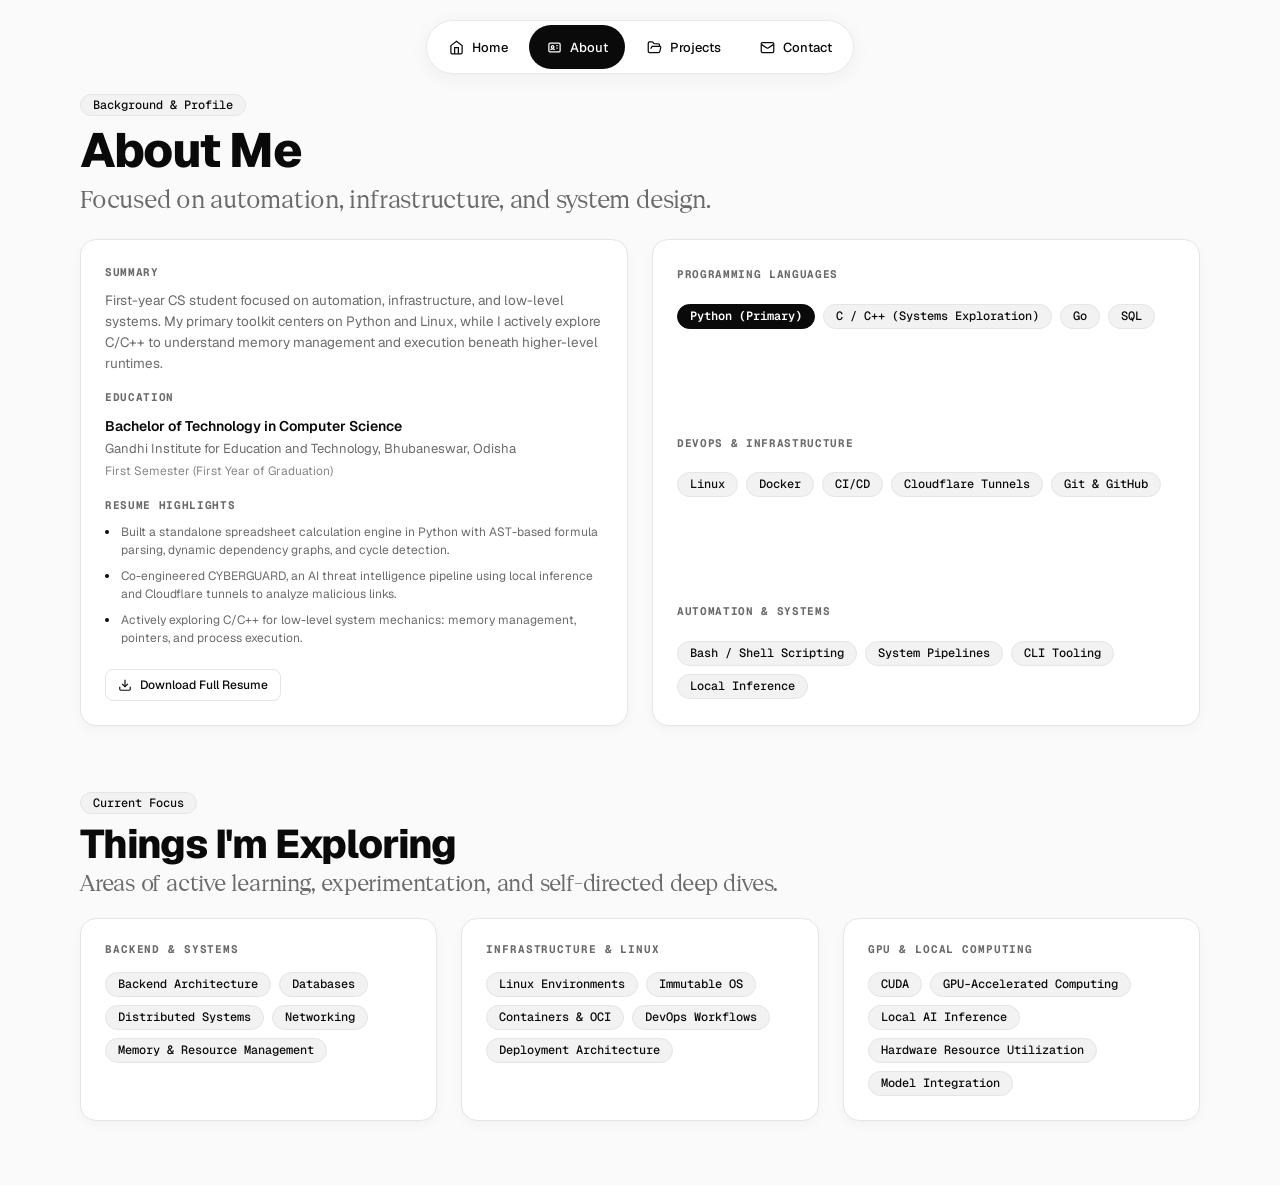
==== commit 10aa2e74: "feat: standardize typography on Geist family, add Things I'm Exploring section, and optimize respons" ====
--- a/about.html
+++ b/about.html
@@ -6,15 +6,15 @@
     <title>About - Om Bharati</title>
     <meta name="description" content="Learn more about Om Bharati, education, technical skills, and systems engineering background.">
     
-    <!-- Google Fonts: Inter & Playfair Display -->
-    <link rel="preconnect" href="https://fonts.googleapis.com">
-    <link rel="preconnect" href="https://fonts.gstatic.com" crossorigin>
-    <link href="https://fonts.googleapis.com/css2?family=Inter:wght@400;500;600;700;800&family=Playfair+Display:ital,wght@0,600;0,700;1,600;1,700&display=swap" rel="stylesheet">
+    <!-- Font Preloads: Geist Typography Stack (Local Self-Hosted Variable WOFF2) -->
+    <link rel="preload" href="assets/fonts/geist-sans/Geist-Variable.woff2" as="font" type="font/woff2" crossorigin>
+    <link rel="preload" href="assets/fonts/geist-serif/GeistSerifVF.woff2" as="font" type="font/woff2" crossorigin>
+    <link rel="preload" href="assets/fonts/geist-mono/GeistMono-Variable.woff2" as="font" type="font/woff2" crossorigin>
     
     <!-- Favicon -->
     <link rel="icon" href="data:image/svg+xml,%3Csvg xmlns='http://www.w3.org/2000/svg' viewBox='0 0 32 32'%3E%3Crect width='32' height='32' rx='6' fill='%230a0a0a'/ %3E%3Ctext x='16' y='22' font-family='sans-serif' font-size='18' font-weight='bold' fill='%23ffffff' text-anchor='middle'%3EO%3C/text%3E%3C/svg%3E">
     
-    <link rel="stylesheet" href="style.css?v=4">
+    <link rel="stylesheet" href="style.css?v=5">
     <style>
         body { background-color: #fafafa; color: #0a0a0a; margin: 0; }
         svg { max-width: 100%; display: inline-block; vertical-align: middle; }
@@ -27,28 +27,28 @@
     <!-- Floating Pill Navigation -->
     <header class="site-nav-wrapper">
         <nav class="site-nav" aria-label="Main Navigation">
-            <a href="index.html" class="nav-link">
+            <a href="index.html" class="nav-link" aria-label="Home">
                 <span class="nav-icon" aria-hidden="true">
                     <!-- Home icon -->
                     <svg width="15" height="15" viewBox="0 0 24 24"><path d="m3 9 9-7 9 7v11a2 2 0 0 1-2 2H5a2 2 0 0 1-2-2z"/><polyline points="9 22 9 12 15 12 15 22"/></svg>
                 </span>
                 <span class="nav-label">Home</span>
             </a>
-            <a href="about.html" class="nav-link active" aria-current="page">
+            <a href="about.html" class="nav-link active" aria-current="page" aria-label="About">
                 <span class="nav-icon" aria-hidden="true">
                     <!-- ID Card icon -->
                     <svg width="15" height="15" viewBox="0 0 24 24"><rect width="18" height="14" x="3" y="5" rx="2"/><circle cx="9" cy="11" r="2"/><path d="M15 9h2"/><path d="M15 13h2"/><path d="M6 16c0-1.5 1.5-2 3-2s3 .5 3 2"/></svg>
                 </span>
                 <span class="nav-label">About</span>
             </a>
-            <a href="projects.html" class="nav-link">
+            <a href="projects.html" class="nav-link" aria-label="Projects">
                 <span class="nav-icon" aria-hidden="true">
                     <!-- Folder Open icon -->
                     <svg width="15" height="15" viewBox="0 0 24 24"><path d="m6 14 1.45-2.9A2 2 0 0 1 9.24 10H20a2 2 0 0 1 1.94 2.5l-1.55 6a2 2 0 0 1-1.94 1.5H4a2 2 0 0 1-2-2V5c0-1.1.9-2 2-2h3.93a2 2 0 0 1 1.66.9l.82 1.2a2 2 0 0 0 1.66.9H18a2 2 0 0 1 2 2v2"/></svg>
                 </span>
                 <span class="nav-label">Projects</span>
             </a>
-            <a href="contact.html" class="nav-link">
+            <a href="contact.html" class="nav-link" aria-label="Contact">
                 <span class="nav-icon" aria-hidden="true">
                     <!-- Mail icon -->
                     <svg width="15" height="15" viewBox="0 0 24 24"><rect width="20" height="16" x="2" y="4" rx="2"/><path d="m22 7-8.97 5.7a1.94 1.94 0 0 1-2.06 0L2 7"/></svg>
@@ -58,8 +58,8 @@
         </nav>
     </header>
 
-    <!-- Main Single Viewport Container -->
-    <main class="viewport-page">
+    <!-- Main Page Container -->
+    <main class="viewport-page about-viewport-page">
         <div class="viewport-inner">
             
             <!-- Page Header -->
@@ -150,6 +150,55 @@
                 </div>
 
             </div>
+
+            <!-- Section: Things I'm Exploring -->
+            <section class="exploring-section fade-in" aria-labelledby="exploring-heading">
+                <div class="exploring-header">
+                    <div class="pill-badge">
+                        <span>Current Focus</span>
+                    </div>
+                    <h2 id="exploring-heading" class="exploring-title">Things I'm Exploring</h2>
+                    <p class="exploring-subtitle">Areas of active learning, experimentation, and self-directed deep dives.</p>
+                </div>
+
+                <div class="exploring-grid">
+                    <!-- Card 1: Backend & Systems -->
+                    <div class="exploring-card">
+                        <div class="exploring-card-title">BACKEND &amp; SYSTEMS</div>
+                        <div class="exploring-tags">
+                            <span class="pill-tag">Backend Architecture</span>
+                            <span class="pill-tag">Databases</span>
+                            <span class="pill-tag">Distributed Systems</span>
+                            <span class="pill-tag">Networking</span>
+                            <span class="pill-tag">Memory &amp; Resource Management</span>
+                        </div>
+                    </div>
+
+                    <!-- Card 2: Infrastructure & Linux -->
+                    <div class="exploring-card">
+                        <div class="exploring-card-title">INFRASTRUCTURE &amp; LINUX</div>
+                        <div class="exploring-tags">
+                            <span class="pill-tag">Linux Environments</span>
+                            <span class="pill-tag">Immutable OS</span>
+                            <span class="pill-tag">Containers &amp; OCI</span>
+                            <span class="pill-tag">DevOps Workflows</span>
+                            <span class="pill-tag">Deployment Architecture</span>
+                        </div>
+                    </div>
+
+                    <!-- Card 3: GPU & Local Computing -->
+                    <div class="exploring-card">
+                        <div class="exploring-card-title">GPU &amp; LOCAL COMPUTING</div>
+                        <div class="exploring-tags">
+                            <span class="pill-tag">CUDA</span>
+                            <span class="pill-tag">GPU-Accelerated Computing</span>
+                            <span class="pill-tag">Local AI Inference</span>
+                            <span class="pill-tag">Hardware Resource Utilization</span>
+                            <span class="pill-tag">Model Integration</span>
+                        </div>
+                    </div>
+                </div>
+            </section>
         </div>
     </main>
 
--- a/style.css
+++ b/style.css
@@ -4,6 +4,97 @@
    Strict 8-Point Geometric Scale, Concentric Curvature Math, Soft Physics Easing
    No em dashes used. WCAG AA compliant contrast. CLS = 0 layout stability.
    ========================================================================== */
+
+/* ==========================================================================
+   Geist Typography System: Self-Hosted Variable Fonts & Zero CLS Fallbacks
+   ========================================================================== */
+
+/* 1. Primary Sans-Serif: Geist Sans */
+@font-face {
+    font-family: 'Geist Sans';
+    src: url('assets/fonts/geist-sans/Geist-Variable.woff2') format('woff2');
+    font-weight: 100 900;
+    font-style: normal;
+    font-display: swap;
+}
+
+@font-face {
+    font-family: 'Geist';
+    src: url('assets/fonts/geist-sans/Geist-Variable.woff2') format('woff2');
+    font-weight: 100 900;
+    font-style: normal;
+    font-display: swap;
+}
+
+/* Metric-matched fallback for Geist Sans (Zero CLS) */
+@font-face {
+    font-family: 'Geist Fallback';
+    src: local('Arial'),
+         local('Helvetica Neue'),
+         local('Segoe UI'),
+         local('Liberation Sans'),
+         local('DejaVu Sans'),
+         local('FreeSans');
+    size-adjust: 102.5%;
+    ascent-override: 98.05%;
+    descent-override: 28.78%;
+    line-gap-override: 0%;
+}
+
+/* 2. Editorial Serif: Geist Serif */
+@font-face {
+    font-family: 'Geist Serif';
+    src: url('assets/fonts/geist-serif/GeistSerifVF.woff2') format('woff2');
+    font-weight: 100 900;
+    font-style: normal;
+    font-display: swap;
+}
+
+/* Metric-matched fallback for Geist Serif (Zero CLS) */
+@font-face {
+    font-family: 'Geist Serif Fallback';
+    src: local('Georgia'),
+         local('Times New Roman'),
+         local('Liberation Serif'),
+         local('DejaVu Serif'),
+         local('FreeSerif');
+    size-adjust: 105.0%;
+    ascent-override: 95.0%;
+    descent-override: 26.0%;
+    line-gap-override: 0%;
+}
+
+/* 3. Technical Monospace: Geist Mono */
+@font-face {
+    font-family: 'Geist Mono';
+    src: url('assets/fonts/geist-mono/GeistMono-Variable.woff2') format('woff2');
+    font-weight: 100 900;
+    font-style: normal;
+    font-display: swap;
+}
+
+@font-face {
+    font-family: 'GeistMono';
+    src: url('assets/fonts/geist-mono/GeistMono-Variable.woff2') format('woff2');
+    font-weight: 100 900;
+    font-style: normal;
+    font-display: swap;
+}
+
+/* Metric-matched fallback for Geist Mono (Zero CLS) */
+@font-face {
+    font-family: 'Geist Mono Fallback';
+    src: local('Menlo'),
+         local('Consolas'),
+         local('Courier New'),
+         local('Liberation Mono'),
+         local('DejaVu Sans Mono'),
+         local('FreeMono');
+    size-adjust: 100.0%;
+    ascent-override: 100.5%;
+    descent-override: 29.5%;
+    line-gap-override: 0%;
+}
 
 :root {
     /* 1. Strict 8-Point Spatial Grid Tokens */
@@ -21,24 +112,67 @@
     /* 2. Color Palette */
     --bg: #fafafa;
     --bg-card: #ffffff;
+    --bg-subtle: #f8f8f8;
     --text: #0a0a0a;
     --text-muted: #6b6b6b;
+    --text-subtle: #888888;
     --pill-bg: #f2f2f2;
     --pill-hover: #e5e5e5;
     --border: #e5e5e5;
     --border-subtle: #f0f0f0;
+    --border-hover: #d1d1d1;
+    --color-white: #ffffff;
     --btn-primary-bg: #0a0a0a;
     --btn-primary-hover: #262626;
-    --btn-primary-text: #ffffff;
-    --btn-secondary-bg: #ffffff;
+    --btn-primary-text: var(--color-white);
+    --btn-secondary-bg: var(--color-white);
     --btn-secondary-hover: #f5f5f5;
     --btn-secondary-text: #0a0a0a;
 
-    /* 3. Typography */
-    --font-sans: 'Inter', -apple-system, BlinkMacSystemFont, 'Segoe UI', Roboto, Helvetica, Arial, sans-serif;
-    --font-serif: 'Playfair Display', Georgia, Cambria, 'Times New Roman', serif;
-
-    /* 4. Concentric Corner Curvature Math (R_inner = R_outer - padding)
+    /* 3. Typography Font Family Stacks with Zero-CLS Fallback Binding */
+    --font-sans: 'Geist Sans', 'Geist', 'Geist Fallback', -apple-system, BlinkMacSystemFont, 'Segoe UI', Roboto, Helvetica, Arial, sans-serif;
+    --font-serif: 'Geist Serif', 'Geist Serif Fallback', Georgia, Cambria, 'Times New Roman', serif;
+    --font-mono: 'Geist Mono', 'GeistMono', 'Geist Mono Fallback', ui-monospace, SFMono-Regular, Menlo, Monaco, Consolas, 'Liberation Mono', 'Courier New', monospace;
+
+    /* 4. Modular Typography Scale */
+    --text-2xs: 11px;
+    --text-xs: 12px;
+    --text-sm: 13px;
+    --text-base: 15px;
+    --text-md: 16px;
+    --text-lg: 18px;
+    --text-xl: 20px;
+    --text-2xl: 24px;
+    --text-3xl: 30px;
+    --text-4xl: 38px;
+    --text-5xl: 48px;
+    --text-6xl: 62px;
+
+    /* 5. Typography Weights */
+    --weight-regular: 400;
+    --weight-medium: 500;
+    --weight-semibold: 600;
+    --weight-bold: 700;
+    --weight-extrabold: 800;
+
+    /* 6. Line Heights (Leading) */
+    --leading-none: 1;
+    --leading-tight: 1.1;
+    --leading-snug: 1.25;
+    --leading-normal: 1.5;
+    --leading-relaxed: 1.6;
+
+    /* 7. Letter Spacing (Tracking) Scale */
+    --tracking-tighter: -0.035em;
+    --tracking-tight: -0.03em;
+    --tracking-snug: -0.02em;
+    --tracking-subtle: -0.01em;
+    --tracking-normal: 0em;
+    --tracking-wide: 0.05em;
+    --tracking-wider: 0.06em;
+    --tracking-widest: 0.08em;
+
+    /* 8. Concentric Corner Curvature Math (R_inner = R_outer - padding)
        Outer card radius: 16px, padding: 24px -> Inner elements: 8px.
        Pills maintain absolute curvature (9999px). */
     --radius-card: 16px;
@@ -46,12 +180,17 @@
     --radius-sm: 6px;
     --radius-pill: 9999px;
 
-    /* 5. Elevation Shadows */
+    /* 9. Container Layout Max-Widths */
+    --container-max: 1120px;
+    --container-prose: 820px;
+    --container-narrow: 680px;
+
+    /* 10. Elevation Shadows */
     --shadow-soft: 0 4px 20px rgba(0, 0, 0, 0.05);
     --shadow-card: 0 1px 3px rgba(0, 0, 0, 0.02), 0 4px 12px rgba(0, 0, 0, 0.03);
     --shadow-card-hover: 0 10px 24px rgba(0, 0, 0, 0.06);
 
-    /* 6. Soft Physics Motion (Apple-style ease-out spring) */
+    /* 11. Soft Physics Motion (Apple-style ease-out spring) */
     --nav-height: 52px;
     --ease-out-spring: cubic-bezier(0.16, 1, 0.3, 1);
     --transition-fast: 180ms cubic-bezier(0.16, 1, 0.3, 1);
@@ -71,7 +210,7 @@
 }
 
 html {
-    font-size: 15px;
+    font-size: var(--text-base);
     scroll-behavior: smooth;
     -webkit-font-smoothing: antialiased;
     -moz-osx-font-smoothing: grayscale;
@@ -81,19 +220,27 @@
     font-family: var(--font-sans);
     background-color: var(--bg);
     color: var(--text);
-    line-height: 1.6;
+    line-height: var(--leading-relaxed);
     min-height: 100vh;
     overflow-x: hidden;
 }
 
 /* Background image for home page only */
 body.home-page {
-    background-image: url('cat.jpeg');
+    background-image: url('assets/cat.jpeg');
     background-size: cover;
     background-position: right center;
     background-attachment: fixed;
     background-repeat: no-repeat;
-    background-color: #ffffff;
+    background-color: var(--color-white);
+}
+
+/* Ultrawide 21:9 & Multi-Monitor Headroom Preservation */
+@media (min-width: 1025px) and (min-aspect-ratio: 16/9) {
+    body.home-page {
+        background-size: auto 100%;
+        background-position: right center;
+    }
 }
 
 /* Accessible focus states with zero layout shift */
@@ -138,12 +285,13 @@
     align-items: center;
     gap: var(--space-2);
     padding: var(--space-2) var(--space-4);
+    min-height: 44px;
     border-radius: var(--radius-pill);
-    font-size: 13.5px;
-    font-weight: 500;
+    font-size: var(--text-sm);
+    font-weight: var(--weight-medium);
     color: var(--text);
     text-decoration: none;
-    line-height: 1;
+    line-height: var(--leading-none);
     transition: background-color var(--transition-fast), color var(--transition-fast), transform var(--transition-fast);
     white-space: nowrap;
     border: 1px solid transparent; /* pre-allocated for zero shift */
@@ -169,7 +317,7 @@
     width: 16px;
     height: 16px;
     flex-shrink: 0;
-    line-height: 1;
+    line-height: var(--leading-none);
 }
 
 .nav-icon svg {
@@ -182,7 +330,7 @@
 }
 
 .nav-label {
-    line-height: 1;
+    line-height: var(--leading-none);
 }
 
 /* ==========================================================================
@@ -192,9 +340,9 @@
 .viewport-page {
     position: relative;
     z-index: 2;
-    height: 100vh;
-    max-height: 100vh;
-    overflow: hidden;
+    min-height: 100vh;
+    height: auto;
+    overflow-y: visible;
     display: flex;
     flex-direction: column;
     justify-content: center;
@@ -203,9 +351,16 @@
     width: 100%;
 }
 
+.viewport-page.about-viewport-page {
+    overflow-y: visible;
+    justify-content: flex-start;
+    padding-top: calc(var(--nav-height) + var(--space-10));
+    padding-bottom: var(--space-16);
+}
+
 .viewport-inner {
     width: 100%;
-    max-width: 1120px;
+    max-width: var(--container-max);
     margin: 0 auto;
 }
 
@@ -226,7 +381,7 @@
 
 .content-container {
     width: 100%;
-    max-width: 820px;
+    max-width: var(--container-prose);
     margin: 0 auto;
 }
 
@@ -241,11 +396,11 @@
     gap: var(--space-2);
     padding: 10px var(--space-4);
     border-radius: var(--radius-inner);
-    font-size: 13.5px;
-    font-weight: 500;
+    font-size: var(--text-sm);
+    font-weight: var(--weight-medium);
     text-decoration: none;
     cursor: pointer;
-    line-height: 1;
+    line-height: var(--leading-none);
     white-space: nowrap;
     border: 1px solid transparent; /* pre-allocated border for zero layout shift */
     transition: background-color var(--transition-fast), border-color var(--transition-fast), color var(--transition-fast), transform var(--transition-fast), box-shadow var(--transition-fast);
@@ -273,13 +428,13 @@
 
 .btn-secondary:hover {
     background-color: var(--btn-secondary-hover);
-    border-color: #d1d1d1;
+    border-color: var(--border-hover);
     transform: translateY(-1px);
 }
 
 .btn-sm {
     padding: var(--space-2) var(--space-3);
-    font-size: 12.5px;
+    font-size: var(--text-xs);
     border-radius: var(--radius-inner);
 }
 
@@ -289,7 +444,7 @@
     justify-content: center;
     width: 14px;
     height: 14px;
-    line-height: 1;
+    line-height: var(--leading-none);
 }
 
 .btn-icon svg {
@@ -309,10 +464,11 @@
     color: var(--text);
     padding: var(--space-1) var(--space-3);
     border-radius: var(--radius-pill);
-    font-size: 12px;
-    font-weight: 500;
-    line-height: 1;
-    letter-spacing: -0.01em;
+    font-family: var(--font-mono);
+    font-size: var(--text-xs);
+    font-weight: var(--weight-medium);
+    line-height: var(--leading-none);
+    letter-spacing: var(--tracking-normal);
     border: 1px solid var(--border);
 }
 
@@ -324,23 +480,24 @@
     color: var(--text);
     padding: var(--space-1) var(--space-3);
     border-radius: var(--radius-pill);
-    font-size: 12px;
-    font-weight: 500;
-    line-height: 1.25;
+    font-family: var(--font-mono);
+    font-size: var(--text-xs);
+    font-weight: var(--weight-medium);
+    line-height: var(--leading-snug);
     border: 1px solid var(--border);
     transition: background-color var(--transition-fast), border-color var(--transition-fast), transform var(--transition-fast);
 }
 
 .pill-tag:hover {
     transform: scale(1.02);
-    border-color: #cecece;
+    border-color: var(--border-hover);
 }
 
 .pill-tag-primary {
     background-color: var(--text);
-    color: #ffffff;
+    color: var(--color-white);
     border-color: var(--text);
-    font-weight: 600;
+    font-weight: var(--weight-semibold);
 }
 
 .pill-tag-primary:hover {
@@ -385,10 +542,10 @@
 }
 
 .home-title {
-    font-size: clamp(38px, 4.4vw, 62px);
-    font-weight: 800;
-    line-height: 1.05;
-    letter-spacing: -0.035em;
+    font-size: clamp(var(--text-4xl), 4.4vw, var(--text-6xl));
+    font-weight: var(--weight-extrabold);
+    line-height: var(--leading-tight);
+    letter-spacing: var(--tracking-tighter);
     color: var(--text);
     margin: var(--space-3) 0 var(--space-2) 0;
 }
@@ -403,10 +560,10 @@
 .home-subtitle {
     font-family: var(--font-serif);
     font-size: clamp(22px, 2.5vw, 32px);
-    font-weight: 700;
-    color: var(--text);
-    letter-spacing: -0.01em;
-    line-height: 1.25;
+    font-weight: var(--weight-bold);
+    color: var(--text);
+    letter-spacing: var(--tracking-subtle);
+    line-height: var(--leading-snug);
 }
 
 .cursor {
@@ -425,8 +582,8 @@
 }
 
 .home-bio {
-    font-size: 14px;
-    line-height: 1.6;
+    font-size: var(--text-base);
+    line-height: var(--leading-relaxed);
     color: var(--text-muted);
     margin-bottom: var(--space-4);
     max-width: 520px;
@@ -437,7 +594,7 @@
     flex-wrap: wrap;
     gap: var(--space-4);
     margin-bottom: var(--space-5);
-    font-size: 13px;
+    font-size: var(--text-sm);
     color: var(--text-muted);
 }
 
@@ -445,7 +602,7 @@
     display: inline-flex;
     align-items: center;
     gap: var(--space-2);
-    line-height: 1;
+    line-height: var(--leading-none);
 }
 
 .meta-icon {
@@ -453,7 +610,7 @@
     align-items: center;
     justify-content: center;
     color: var(--text);
-    line-height: 1;
+    line-height: var(--leading-none);
 }
 
 .meta-icon svg {
@@ -483,10 +640,10 @@
 }
 
 .social-label {
-    font-size: 12.5px;
-    font-weight: 500;
-    color: var(--text-muted);
-    line-height: 1;
+    font-size: var(--text-xs);
+    font-weight: var(--weight-medium);
+    color: var(--text-muted);
+    line-height: var(--leading-none);
 }
 
 .social-links-list {
@@ -500,20 +657,20 @@
     align-items: center;
     gap: var(--space-2);
     padding: var(--space-2) var(--space-3);
-    background: #ffffff;
+    background: var(--color-white);
     border: 1px solid var(--border);
     border-radius: var(--radius-pill);
     color: var(--text);
     text-decoration: none;
-    font-size: 12px;
-    font-weight: 500;
-    line-height: 1;
+    font-size: var(--text-xs);
+    font-weight: var(--weight-medium);
+    line-height: var(--leading-none);
     transition: background-color var(--transition-fast), border-color var(--transition-fast), transform var(--transition-fast);
 }
 
 .social-link-pill:hover {
     background-color: var(--pill-bg);
-    border-color: #d1d1d1;
+    border-color: var(--border-hover);
     transform: translateY(-1px);
 }
 
@@ -523,7 +680,7 @@
     justify-content: center;
     width: 14px;
     height: 14px;
-    line-height: 1;
+    line-height: var(--leading-none);
 }
 
 .social-link-icon svg {
@@ -549,20 +706,20 @@
 }
 
 .page-title {
-    font-size: clamp(32px, 3.8vw, 48px);
-    font-weight: 800;
-    letter-spacing: -0.03em;
-    line-height: 1.1;
+    font-size: clamp(32px, 3.8vw, var(--text-5xl));
+    font-weight: var(--weight-extrabold);
+    letter-spacing: var(--tracking-tight);
+    line-height: var(--leading-tight);
     color: var(--text);
     margin: var(--space-2) 0 var(--space-1) 0;
 }
 
 .page-subtitle {
     font-family: var(--font-serif);
-    font-size: clamp(18px, 2vw, 24px);
-    font-weight: 700;
-    color: var(--text-muted);
-    letter-spacing: -0.01em;
+    font-size: clamp(var(--text-lg), 2vw, var(--text-2xl));
+    font-weight: var(--weight-bold);
+    color: var(--text-muted);
+    letter-spacing: var(--tracking-subtle);
 }
 
 .about-grid {
@@ -588,7 +745,7 @@
 .about-card:hover {
     transform: translateY(-2px);
     box-shadow: var(--shadow-card-hover);
-    border-color: #d1d1d1;
+    border-color: var(--border-hover);
 }
 
 .about-card-section {
@@ -600,10 +757,11 @@
 }
 
 .section-label {
-    font-size: 11px;
-    font-weight: 700;
+    font-family: var(--font-mono);
+    font-size: var(--text-2xs);
+    font-weight: var(--weight-bold);
     text-transform: uppercase;
-    letter-spacing: 0.06em;
+    letter-spacing: var(--tracking-wider);
     color: var(--text-muted);
     margin-bottom: var(--space-2);
 }
@@ -622,18 +780,18 @@
 
 .education-title {
     font-size: 14px;
-    font-weight: 600;
+    font-weight: var(--weight-semibold);
     color: var(--text);
 }
 
 .education-inst {
-    font-size: 13px;
+    font-size: var(--text-sm);
     color: var(--text-muted);
 }
 
 .education-meta {
-    font-size: 12px;
-    color: #888888;
+    font-size: var(--text-xs);
+    color: var(--text-subtle);
 }
 
 .highlights-list {
@@ -644,11 +802,11 @@
 }
 
 .highlight-item {
-    font-size: 12.5px;
+    font-size: var(--text-xs);
     color: var(--text-muted);
     position: relative;
     padding-left: var(--space-4);
-    line-height: 1.45;
+    line-height: var(--leading-normal);
 }
 
 .highlight-item::before {
@@ -684,6 +842,84 @@
 }
 
 /* ==========================================================================
+   Things I'm Exploring Section (Monochrome Ultra-Minimalist Grid)
+   ========================================================================== */
+
+.exploring-section {
+    margin-top: clamp(48px, 6vw, 64px);
+    width: 100%;
+}
+
+.exploring-header {
+    margin-bottom: var(--space-5);
+    text-align: left;
+}
+
+.exploring-title {
+    font-family: var(--font-sans);
+    font-size: clamp(28px, 3.2vw, 40px);
+    font-weight: var(--weight-extrabold);
+    letter-spacing: var(--tracking-tight);
+    line-height: var(--leading-tight);
+    color: var(--text);
+    margin: var(--space-2) 0 var(--space-1) 0;
+}
+
+.exploring-subtitle {
+    font-family: var(--font-serif);
+    font-size: clamp(17px, 1.8vw, 22px);
+    font-weight: var(--weight-bold);
+    color: var(--text-muted);
+    letter-spacing: var(--tracking-subtle);
+    margin: 0;
+    line-height: var(--leading-snug);
+}
+
+.exploring-grid {
+    display: grid;
+    grid-template-columns: repeat(3, minmax(0, 1fr));
+    gap: var(--space-6);
+    align-items: stretch;
+}
+
+.exploring-card {
+    background: var(--bg-card);
+    border: 1px solid var(--border);
+    border-radius: var(--radius-card);
+    padding: var(--space-6);
+    box-shadow: var(--shadow-card);
+    display: flex;
+    flex-direction: column;
+    justify-content: flex-start;
+    height: 100%;
+    transition: transform var(--transition-fast), box-shadow var(--transition-fast), border-color var(--transition-fast);
+}
+
+.exploring-card:hover {
+    transform: translateY(-2px);
+    box-shadow: var(--shadow-card-hover);
+    border-color: var(--border-hover);
+}
+
+.exploring-card-title {
+    font-family: var(--font-mono);
+    font-size: var(--text-2xs);
+    font-weight: var(--weight-bold);
+    text-transform: uppercase;
+    letter-spacing: var(--tracking-widest);
+    color: var(--text-muted);
+    margin-bottom: var(--space-4);
+    line-height: var(--leading-snug);
+}
+
+.exploring-tags {
+    display: flex;
+    flex-wrap: wrap;
+    gap: var(--space-2);
+    align-items: center;
+}
+
+/* ==========================================================================
    Page 3: Projects Index (Single Viewport Layout)
    ========================================================================== */
 
@@ -694,9 +930,20 @@
 
 .projects-grid {
     display: grid;
-    grid-template-columns: repeat(3, 1fr);
+    grid-template-columns: repeat(6, 1fr);
     gap: var(--space-4);
     align-items: stretch;
+}
+
+.projects-grid .project-card:nth-child(1),
+.projects-grid .project-card:nth-child(2),
+.projects-grid .project-card:nth-child(3) {
+    grid-column: span 2;
+}
+
+.projects-grid .project-card:nth-child(4),
+.projects-grid .project-card:nth-child(5) {
+    grid-column: span 3;
 }
 
 .project-card {
@@ -718,7 +965,7 @@
 .project-card:hover {
     transform: translateY(-2px);
     box-shadow: var(--shadow-card-hover);
-    border-color: #d1d1d1;
+    border-color: var(--border-hover);
 }
 
 .project-card-header {
@@ -729,11 +976,11 @@
 }
 
 .project-card-title {
-    font-size: 16px;
-    font-weight: 700;
-    color: var(--text);
-    letter-spacing: -0.02em;
-    line-height: 1.2;
+    font-size: var(--text-md);
+    font-weight: var(--weight-bold);
+    color: var(--text);
+    letter-spacing: var(--tracking-snug);
+    line-height: var(--leading-snug);
 }
 
 .project-card-arrow {
@@ -746,7 +993,7 @@
     background: var(--pill-bg);
     color: var(--text);
     transition: background-color var(--transition-fast), transform var(--transition-fast);
-    line-height: 1;
+    line-height: var(--leading-none);
 }
 
 .project-card-arrow svg {
@@ -760,14 +1007,14 @@
 
 .project-card:hover .project-card-arrow {
     background: var(--btn-primary-bg);
-    color: #ffffff;
+    color: var(--color-white);
     transform: translate(2px, -2px);
 }
 
 .project-card-desc {
-    font-size: 12.5px;
-    color: var(--text-muted);
-    line-height: 1.5;
+    font-size: var(--text-xs);
+    color: var(--text-muted);
+    line-height: var(--leading-normal);
     margin-bottom: var(--space-4);
     flex-grow: 1;
 }
@@ -786,12 +1033,12 @@
     display: inline-flex;
     align-items: center;
     gap: var(--space-2);
-    font-size: 13px;
-    font-weight: 500;
+    font-size: var(--text-sm);
+    font-weight: var(--weight-medium);
     color: var(--text-muted);
     text-decoration: none;
     margin-bottom: var(--space-6);
-    line-height: 1;
+    line-height: var(--leading-none);
     transition: color var(--transition-fast);
 }
 
@@ -814,17 +1061,17 @@
 
 .project-detail-title {
     font-size: clamp(34px, 4.2vw, 54px);
-    font-weight: 800;
-    letter-spacing: -0.03em;
-    line-height: 1.05;
+    font-weight: var(--weight-extrabold);
+    letter-spacing: var(--tracking-tight);
+    line-height: var(--leading-tight);
     margin-bottom: var(--space-2);
     color: var(--text);
 }
 
 .project-detail-tagline {
     font-family: var(--font-serif);
-    font-size: clamp(20px, 2.3vw, 28px);
-    font-weight: 700;
+    font-size: clamp(var(--text-xl), 2.3vw, 28px);
+    font-weight: var(--weight-bold);
     color: var(--text-muted);
     margin-bottom: var(--space-5);
 }
@@ -856,16 +1103,16 @@
 }
 
 .detail-section-title {
-    font-size: 18px;
-    font-weight: 700;
-    color: var(--text);
-    letter-spacing: -0.02em;
+    font-size: var(--text-lg);
+    font-weight: var(--weight-bold);
+    color: var(--text);
+    letter-spacing: var(--tracking-snug);
     margin-bottom: var(--space-3);
 }
 
 .detail-paragraph {
     font-size: 14.5px;
-    line-height: 1.65;
+    line-height: var(--leading-relaxed);
     color: var(--text-muted);
     margin-bottom: var(--space-4);
 }
@@ -896,12 +1143,31 @@
     flex-shrink: 0;
 }
 
+/* Responsive Table Wrapper */
+.table-responsive {
+    width: 100%;
+    overflow-x: auto;
+    -webkit-overflow-scrolling: touch;
+    margin-top: var(--space-3);
+    border: 1px solid var(--border);
+    border-radius: var(--radius-inner);
+    background: var(--color-white);
+}
+
+.table-responsive .tech-table {
+    margin-top: 0;
+    border: none;
+    border-radius: 0;
+    min-width: 100%;
+}
+
 .tech-table {
     width: 100%;
     border-collapse: collapse;
     margin-top: var(--space-3);
-    font-size: 13.5px;
-    background: #ffffff;
+    font-family: var(--font-mono);
+    font-size: var(--text-sm);
+    background: var(--color-white);
     border: 1px solid var(--border);
     border-radius: var(--radius-inner);
     overflow: hidden;
@@ -914,9 +1180,9 @@
 }
 
 .tech-table th {
-    background: #f8f8f8;
-    font-weight: 600;
-    font-size: 12.5px;
+    background: var(--bg-subtle);
+    font-weight: var(--weight-semibold);
+    font-size: var(--text-xs);
     color: var(--text);
 }
 
@@ -925,7 +1191,7 @@
 }
 
 .tech-table td:first-child {
-    font-weight: 600;
+    font-weight: var(--weight-semibold);
     color: var(--text);
     white-space: nowrap;
     width: 25%;
@@ -948,11 +1214,11 @@
     display: inline-flex;
     align-items: center;
     gap: var(--space-2);
-    font-size: 13px;
-    font-weight: 500;
+    font-size: var(--text-sm);
+    font-weight: var(--weight-medium);
     color: var(--text-muted);
     text-decoration: none;
-    line-height: 1;
+    line-height: var(--leading-none);
     transition: color var(--transition-fast);
 }
 
@@ -967,6 +1233,16 @@
 .contact-header {
     margin-bottom: var(--space-5);
     text-align: left;
+}
+
+.contact-viewport-inner {
+    max-width: var(--container-narrow);
+    margin: 0 auto;
+    width: 100%;
+}
+
+.contact-wide-wrapper {
+    width: 100%;
 }
 
 .contact-grid {
@@ -989,10 +1265,26 @@
     transition: transform var(--transition-fast), box-shadow var(--transition-fast), border-color var(--transition-fast);
 }
 
+.contact-card-wide {
+    width: 100%;
+    padding: var(--space-8);
+}
+
+.contact-card-footer {
+    display: flex;
+    align-items: center;
+    justify-content: space-between;
+    gap: var(--space-4);
+    padding-top: var(--space-5);
+    border-top: 1px solid var(--border-subtle);
+    margin-top: var(--space-2);
+    flex-wrap: wrap;
+}
+
 .contact-card:hover {
     transform: translateY(-2px);
     box-shadow: var(--shadow-card-hover);
-    border-color: #d1d1d1;
+    border-color: var(--border-hover);
 }
 
 .contact-info-list {
@@ -1011,13 +1303,13 @@
     padding: var(--space-2) var(--space-3);
     border-radius: var(--radius-inner);
     border: 1px solid var(--border);
-    background: #ffffff;
+    background: var(--color-white);
     transition: background-color var(--transition-fast), border-color var(--transition-fast);
 }
 
 .contact-info-item:hover {
     background-color: var(--pill-bg);
-    border-color: #d1d1d1;
+    border-color: var(--border-hover);
 }
 
 .contact-info-icon {
@@ -1028,7 +1320,7 @@
     justify-content: center;
     color: var(--text);
     flex-shrink: 0;
-    line-height: 1;
+    line-height: var(--leading-none);
 }
 
 .contact-info-icon svg {
@@ -1051,16 +1343,17 @@
 }
 
 .contact-info-label {
-    font-size: 11px;
-    font-weight: 600;
+    font-family: var(--font-mono);
+    font-size: var(--text-2xs);
+    font-weight: var(--weight-semibold);
     text-transform: uppercase;
-    letter-spacing: 0.05em;
+    letter-spacing: var(--tracking-wide);
     color: var(--text-muted);
 }
 
 .contact-info-val {
-    font-size: 13.5px;
-    font-weight: 500;
+    font-size: var(--text-sm);
+    font-weight: var(--weight-medium);
     color: var(--text);
 }
 
@@ -1070,10 +1363,10 @@
 
 .form-label {
     display: block;
-    font-size: 11.5px;
-    font-weight: 600;
+    font-size: var(--text-2xs);
+    font-weight: var(--weight-semibold);
     text-transform: uppercase;
-    letter-spacing: 0.05em;
+    letter-spacing: var(--tracking-wide);
     color: var(--text-muted);
     margin-bottom: var(--space-1);
 }
@@ -1083,9 +1376,9 @@
     padding: 9px var(--space-3);
     border-radius: var(--radius-inner);
     border: 1px solid var(--border);
-    background: #ffffff;
+    background: var(--color-white);
     font-family: var(--font-sans);
-    font-size: 13.5px;
+    font-size: var(--text-sm);
     color: var(--text);
     transition: border-color var(--transition-fast), box-shadow var(--transition-fast);
 }
@@ -1119,15 +1412,15 @@
     justify-content: center;
     gap: 6px;
     padding: var(--space-2) var(--space-3);
-    background: #ffffff;
+    background: var(--color-white);
     border: 1px solid var(--border);
     border-radius: var(--radius-inner);
     color: var(--text-muted);
     font-family: var(--font-sans);
-    font-size: 12px;
-    font-weight: 600;
+    font-size: var(--text-xs);
+    font-weight: var(--weight-semibold);
     cursor: pointer;
-    line-height: 1;
+    line-height: var(--leading-none);
     transition: background-color var(--transition-fast), border-color var(--transition-fast), color var(--transition-fast), transform var(--transition-fast);
     white-space: nowrap;
 }
@@ -1135,7 +1428,7 @@
 .btn-copy-email:hover {
     background-color: var(--pill-bg);
     color: var(--text);
-    border-color: #cecece;
+    border-color: var(--border-hover);
 }
 
 .btn-copy-email:active {
@@ -1149,7 +1442,7 @@
     display: inline-flex;
     align-items: center;
     justify-content: center;
-    line-height: 1;
+    line-height: var(--leading-none);
 }
 
 .icon-swap .icon-copy {
@@ -1197,8 +1490,8 @@
 .form-status {
     padding: var(--space-2) var(--space-3);
     border-radius: var(--radius-inner);
-    font-size: 12px;
-    line-height: 1.4;
+    font-size: var(--text-xs);
+    line-height: var(--leading-normal);
     margin-bottom: var(--space-3);
     transition: opacity 0.3s ease;
 }
@@ -1222,9 +1515,42 @@
 }
 
 .form-note {
-    font-size: 11.5px;
+    font-size: var(--text-2xs);
     color: var(--text-muted);
     margin-top: var(--space-2);
+}
+
+/* ==========================================================================
+   Code & Monospace Elements
+   ========================================================================== */
+
+code, pre, kbd {
+    font-family: var(--font-mono);
+    font-size: 0.9em;
+}
+
+code {
+    background-color: var(--bg-subtle);
+    color: var(--text);
+    padding: 2px var(--space-1);
+    border-radius: var(--radius-sm);
+    border: 1px solid var(--border-subtle);
+}
+
+pre {
+    background-color: var(--bg-subtle);
+    padding: var(--space-3) var(--space-4);
+    border-radius: var(--radius-inner);
+    border: 1px solid var(--border-subtle);
+    overflow-x: auto;
+    line-height: var(--leading-normal);
+}
+
+pre code {
+    background: transparent;
+    padding: 0;
+    border: none;
+    font-size: var(--text-sm);
 }
 
 /* ==========================================================================
@@ -1250,12 +1576,17 @@
    Responsive Adaptations & Precision Breakpoint Matrix
    ========================================================================== */
 
+/* Tablet Contrast Guardrail: Cat background repositioning at <= 1024px */
+@media (max-width: 1024px) {
+    body.home-page {
+        background-size: 260px auto;
+        background-position: right bottom;
+        background-attachment: scroll;
+    }
+}
+
 @media (max-width: 960px), (max-height: 680px) {
     .viewport-page {
-        height: auto;
-        min-height: 100vh;
-        max-height: none;
-        overflow-y: auto;
         padding-top: calc(var(--nav-height) + var(--space-8));
         padding-bottom: var(--space-12);
     }
@@ -1265,6 +1596,12 @@
     }
 
     .about-grid {
+        grid-template-columns: 1fr 1fr;
+        gap: var(--space-5);
+        align-items: stretch;
+    }
+
+    .exploring-grid {
         grid-template-columns: 1fr;
         gap: var(--space-5);
     }
@@ -1272,6 +1609,17 @@
     .projects-grid {
         grid-template-columns: repeat(2, 1fr);
         gap: var(--space-4);
+    }
+
+    .projects-grid .project-card:nth-child(1),
+    .projects-grid .project-card:nth-child(2),
+    .projects-grid .project-card:nth-child(3),
+    .projects-grid .project-card:nth-child(4) {
+        grid-column: auto;
+    }
+
+    .projects-grid .project-card:nth-child(5) {
+        grid-column: 1 / -1;
     }
 
     .contact-grid {
@@ -1292,9 +1640,11 @@
     }
 
     .nav-link {
-        padding: 7px 11px;
-        font-size: 12px;
-        min-height: 40px;
+        padding: 10px 14px;
+        font-size: var(--text-xs);
+        min-height: 44px;
+        min-width: 44px;
+        justify-content: center;
     }
 
     .nav-label {
@@ -1306,9 +1656,18 @@
         height: 16px;
     }
 
+    .about-grid {
+        grid-template-columns: 1fr;
+        gap: var(--space-5);
+    }
+
     .projects-grid {
         grid-template-columns: 1fr;
         gap: var(--space-4);
+    }
+
+    .projects-grid .project-card {
+        grid-column: auto;
     }
 
     .cta-row {
@@ -1324,7 +1683,7 @@
 
     .form-input, .form-textarea {
         min-height: 48px; /* Strict touch target */
-        font-size: 16px; /* Blocks iOS Safari auto-zoom */
+        font-size: var(--text-md); /* Blocks iOS Safari auto-zoom */
     }
 
     .form-textarea {
@@ -1337,6 +1696,24 @@
         gap: var(--space-2);
     }
 
+    .contact-card-wide {
+        padding: var(--space-5);
+    }
+
+    .exploring-card {
+        padding: var(--space-5);
+    }
+
+    .contact-card-footer {
+        flex-direction: column;
+        align-items: stretch;
+        gap: var(--space-3);
+    }
+
+    .contact-card-footer .pill-badge {
+        justify-content: center;
+    }
+
     .project-actions-bar {
         flex-direction: column;
         align-items: flex-start;
@@ -1344,9 +1721,54 @@
     }
 
     body.home-page {
-        background-size: 240px auto;
+        background-size: 180px auto;
         background-position: right bottom;
         background-attachment: scroll;
+    }
+
+    .home-layout {
+        padding-bottom: 72px;
+    }
+}
+
+/* ==========================================================================
+   Small Mobile Adaptations (<= 480px)
+   ========================================================================== */
+
+@media (max-width: 480px) {
+    .scrollable-page {
+        padding-left: var(--space-4);
+        padding-right: var(--space-4);
+    }
+
+    .viewport-page {
+        padding-left: var(--space-4);
+        padding-right: var(--space-4);
+    }
+
+    .contact-card-wide {
+        padding: var(--space-4);
+    }
+
+    .contact-email-row {
+        flex-direction: column;
+        align-items: stretch;
+        gap: var(--space-2);
+    }
+
+    .btn-copy-email {
+        width: 100%;
+        min-height: 44px;
+        justify-content: center;
+    }
+
+    .tech-table th, .tech-table td {
+        padding: 8px 10px;
+    }
+
+    .tech-table td:first-child {
+        white-space: normal;
+        width: 35%;
     }
 }
 
